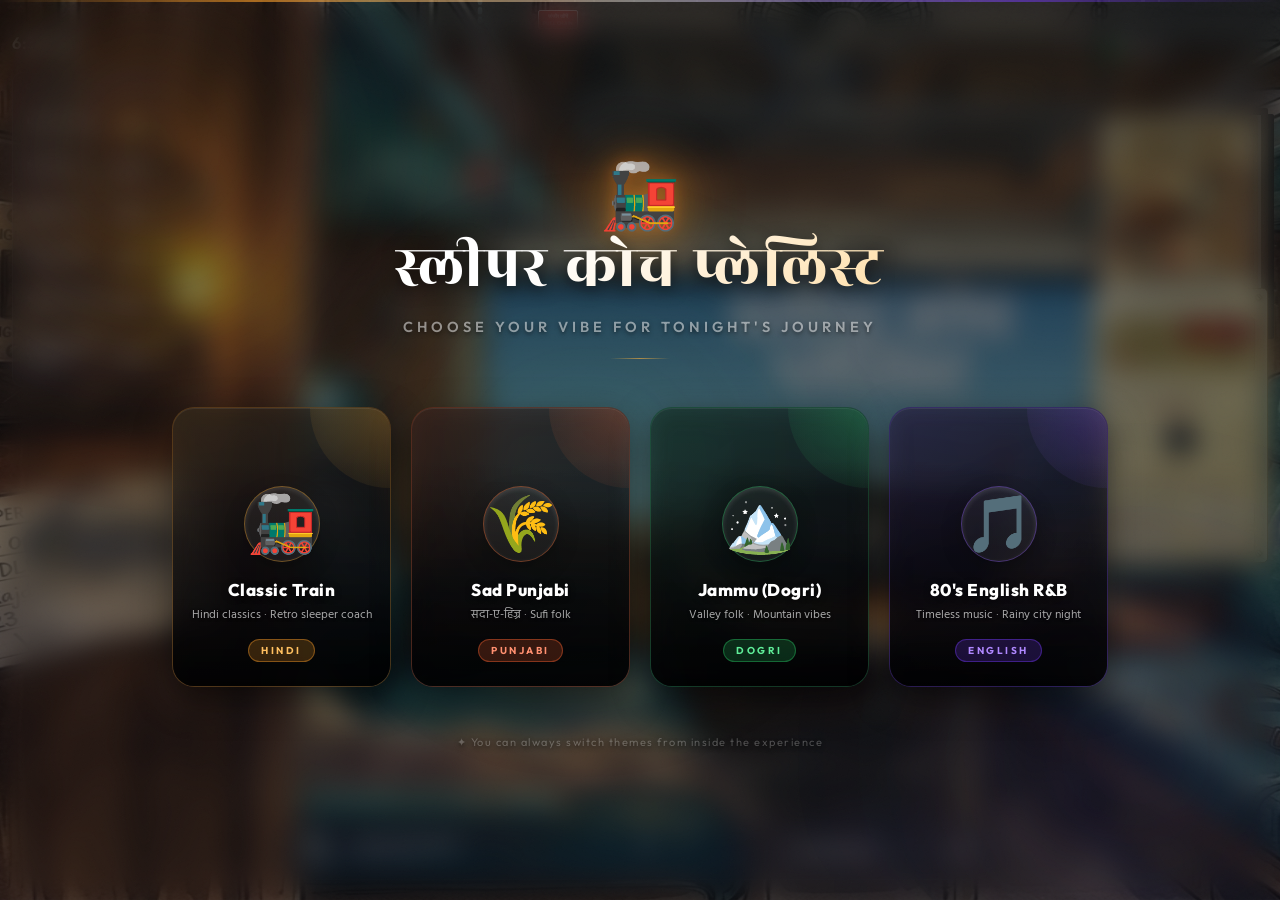
==== releases/v3.0-mobile-interactive/index.html @ 8b94be47 "chore: organize code versions into releases/ subfolders" ====
<!DOCTYPE html>
<html lang="en">
<head>
  <meta charset="UTF-8">
  <meta name="viewport" content="width=device-width, initial-scale=1.0">
  <link rel="icon" type="image/svg+xml" href="/favicon-train.svg">
  <link rel="alternate icon" href="/favicon-train.svg">
  <title>Sleeper Coach Playlist</title>
  <!-- Google Fonts -->
  <link rel="preconnect" href="https://fonts.googleapis.com">
  <link rel="preconnect" href="https://fonts.gstatic.com" crossorigin>
  <link href="https://fonts.googleapis.com/css2?family=Hind:wght@500;700&family=Outfit:wght@300;400;500;700;900&family=Rozha+One&family=VT323&display=swap" rel="stylesheet">
  <link rel="stylesheet" href="/style.css?v=2.5">
</head>
<body class="theme-day route-hindi">

  <!-- ✦ Theme Selector Splash (shown on first visit via sessionStorage) -->
  <div class="theme-splash-overlay" id="themeSplashOverlay">
    <!-- Ambient orbs for depth -->
    <div class="splash-orb splash-orb-gold"></div>
    <div class="splash-orb splash-orb-purple"></div>
    <div class="splash-orb splash-orb-green"></div>
    <div class="theme-splash-inner">

      <div class="theme-splash-header">
        <div class="theme-splash-logo">🚂</div>
        <h1 class="theme-splash-title">स्लीपर कोच प्लेलिस्ट</h1>
        <p class="theme-splash-subtitle">Choose your vibe for tonight's journey</p>
      </div>

      <div class="theme-splash-grid">

        <!-- Classic Train -->
        <button class="theme-splash-card theme-splash-train" id="splashPickTrain" data-href="/">
          <div class="theme-splash-card-bg"></div>
          <div class="theme-splash-card-stripe"></div>
          <div class="theme-splash-card-content">
            <div class="theme-splash-card-emoji">🚂</div>
            <div class="theme-splash-card-name">Classic Train</div>
            <div class="theme-splash-card-sub">Hindi classics · Retro sleeper coach</div>
            <div class="theme-splash-card-tag">HINDI</div>
          </div>
        </button>

        <!-- Sad Punjabi -->
        <button class="theme-splash-card theme-splash-punjab" id="splashPickPunjab" data-href="/punjab">
          <div class="theme-splash-card-bg"></div>
          <div class="theme-splash-card-stripe"></div>
          <div class="theme-splash-card-content">
            <div class="theme-splash-card-emoji">🌾</div>
            <div class="theme-splash-card-name">Sad Punjabi</div>
            <div class="theme-splash-card-sub">सदा-ए-हिज्र · Sufi folk</div>
            <div class="theme-splash-card-tag">PUNJABI</div>
          </div>
        </button>

        <!-- Jammu Dogri -->
        <button class="theme-splash-card theme-splash-jammu" id="splashPickJammu" data-href="/jammu">
          <div class="theme-splash-card-bg"></div>
          <div class="theme-splash-card-stripe"></div>
          <div class="theme-splash-card-content">
            <div class="theme-splash-card-emoji">🏔️</div>
            <div class="theme-splash-card-name">Jammu (Dogri)</div>
            <div class="theme-splash-card-sub">Valley folk · Mountain vibes</div>
            <div class="theme-splash-card-tag">DOGRI</div>
          </div>
        </button>

        <!-- 80's English R&B -->
        <button class="theme-splash-card theme-splash-english" id="splashPickEnglish" data-href="/english">
          <div class="theme-splash-card-bg"></div>
          <div class="theme-splash-card-stripe"></div>
          <div class="theme-splash-card-content">
            <div class="theme-splash-card-emoji">🎵</div>
            <div class="theme-splash-card-name">80's English R&B</div>
            <div class="theme-splash-card-sub">Timeless music · Rainy city night</div>
            <div class="theme-splash-card-tag">ENGLISH</div>
          </div>
        </button>

      </div>

      <p class="theme-splash-footnote">✦ You can always switch themes from inside the experience</p>
    </div>
  </div>

  <!-- Mobile Portrait Rotation Prompt Overlay -->
  <div class="orientation-overlay" id="orientationOverlay">
    <div class="rotation-icon-wrapper">
      <svg class="rotate-phone-svg" viewBox="0 0 100 100">
        <path d="M30 15 H70 V85 H30 Z" fill="none" stroke="#e2b865" stroke-width="3" stroke-linejoin="round" />
        <circle cx="50" cy="78" r="3" fill="#e2b865" />
        <path d="M50 10 A 35 35 0 0 1 85 45" fill="none" stroke="#e2b865" stroke-width="3" stroke-linecap="round" marker-end="url(#arrow)" />
        <defs>
          <marker id="arrow" viewBox="0 0 10 10" refX="5" refY="5" markerWidth="6" markerHeight="6" orient="auto-start-reverse">
            <path d="M 0 0 L 10 5 L 0 10 z" fill="#e2b865" />
          </marker>
        </defs>
      </svg>
    </div>
    <h2>ROTATE DEVICE / फोन घुमाएं</h2>
    <p>Please rotate your phone to landscape mode for the immersive window seat experience.</p>
    <p class="hindi-p">केबिन के बेहतर और वास्तविक अनुभव के लिए कृपया अपने फोन को घुमाएं (लैंडस्केप मोड)।</p>
    <p class="pc-best-tag" style="margin-top: 24px; font-size: 11px; font-weight: 500; opacity: 0.65; letter-spacing: 0.5px;">💻 BEST EXPERIENCED ON LAPTOP/PC // लैपटॉप या कंप्यूटर पर सर्वोत्तम अनुभव</p>
  </div>
  <!-- Immersive Fullscreen Cabin Viewport -->
  <div class="train-compartment light-on" id="compartment">
    
    <div class="compartment-visuals" id="compartmentVisuals">
      <!-- Ambient mood lighting layers -->
      <div class="ambient-overlay" id="ambientOverlay"></div>
      <div class="spotlight-overlay" id="spotlightOverlay"></div>
      
      <div class="dust-container" id="dustContainer"></div>

      <!-- 1. Window Viewport (Moving scenery & sliding shutters - sits behind the canvas) -->
      <div class="window-viewport" id="windowViewport">
        <!-- Sky & Stars -->
        <div class="scenery-sky" id="scenerySky">
          <div class="sun-moon" id="sunMoon"></div>
          <div class="cloud-layer" id="cloudLayer">
            <div class="cloud c1"></div>
            <div class="cloud c2"></div>
          </div>
          <div class="stars-layer" id="starsLayer"></div>
        </div>



        <!-- Title floating in the sky (framed cleanly by the window window) -->
        <div class="window-sky-title" id="windowSkyTitle">
          <div class="line1">स्लीपर कोच</div>
          <div class="line2">प्लेलिस्ट</div>
        </div>

        <!-- Parallax Layers -->
        <div class="scenery-layer layer-mountains" id="layerMountains"></div>
        <div class="scenery-layer layer-landscape" id="layerLandscape"></div>
        
        <!-- Telegraph wires -->
        <div class="scenery-layer layer-telegraph" id="layerTelegraph">
          <div class="wire-container">
            <svg class="wire-svg" viewBox="0 0 1200 300" preserveAspectRatio="none">
              <path d="M-100,80 Q200,160 500,80 T1100,80 T1700,80" fill="none" stroke="#111" stroke-width="1.2" class="train-wire" />
              <path d="M-100,95 Q200,175 500,95 T1100,95 T1700,95" fill="none" stroke="#111" stroke-width="0.8" class="train-wire" />
            </svg>
          </div>
          <div class="pole p1"><div class="crossbar"></div></div>
          <div class="pole p2"><div class="crossbar"></div></div>
          <div class="pole p3"><div class="crossbar"></div></div>
        </div>

        <div class="scenery-layer layer-foreground" id="layerForeground"></div>
        <div class="weather-overlay" id="weatherOverlay"></div>

        <!-- Shutters -->
        <!-- Glass Shutter -->
        <div class="shutter glass-shutter" id="shutterGlass">
          <div class="glass-glare"></div>
          <div class="shutter-handle glass-handle">
            <div class="handle-grip"></div>
            <div class="handle-latches"><span></span><span></span></div>
          </div>
        </div>

        <!-- Louver Shutter -->
        <div class="shutter metal-shutter" id="shutterMetal">
          <div class="shutter-handle metal-handle">
            <div class="handle-grip"></div>
            <div class="handle-latches"><span></span><span></span></div>
          </div>
        </div>
      </div>

      <!-- 2. Fullscreen Chroma-Key Extracted Cabin Overlay Canvas -->
      <canvas id="cabinCanvas" class="cabin-canvas"></canvas>

      <!-- Real-time digital clock and online count floating on the wall -->
      <div class="sky-clock" id="skyClock">9:28 am</div>
      <div class="sky-online-counter" id="skyOnlineCounter">
        <span class="pulsing-green-dot"></span>
        <span><strong id="onlineCountNumber">30</strong> online</span>
      </div>

      <!-- Hidden YT Player Container for API Engine -->
      <div id="ytAudioPlayer" style="position: absolute; width: 200px; height: 200px; left: -9999px; top: -9999px; pointer-events: none;"></div>

      <!-- Spinning Cabin Fan Blades -->
      <div class="fan-blades-overlay" id="fanBlades">
        <div class="blade b1"></div>
        <div class="blade b2"></div>
        <div class="blade b3"></div>
        <div class="fan-hub"></div>
      </div>

      <!-- Emergency Pull Chain -->
      <div class="emergency-chain-box" id="emergencyChain">
        <div class="chain-notice">
          <span>जंजीर खींचें</span>
          <span style="font-size: 5px; opacity: 0.85;">PULL CHAIN</span>
        </div>
        <div class="chain-pull-mechanism" id="chainPull">
          <svg class="chain-wire-svg" viewBox="0 0 20 200">
            <line x1="10" y1="0" x2="10" y2="130" class="chain-line" />
            <circle cx="10" cy="130" r="10" class="chain-handle-ring" />
          </svg>
        </div>
      </div>

      <!-- Illustrated BPL Stereo Deck Hotspot (Clicking it focuses the Spotify playlist menu!) -->
      <div class="bpl-tape-deck-hitbox" id="bplTapeDeck" title="Click to Select Playlist"></div>

      <!-- Cutting Chai Glass Hotspot -->
      <div class="prop-chai-hotspot" id="chaiGlass" title="Drink Hot Ginger Chai">
        <div class="tea-steam">
          <span></span><span></span><span></span>
        </div>
      </div>

      <!-- DESKTOP ONLY: Change Vibe widget (hidden on mobile via CSS) -->
      <div class="theme-explorer-widget theme-explorer-widget-desktop" id="themeExplorerDesktop">
        <button class="theme-explorer-trigger" id="themeExplorerTriggerDesktop" title="Explore other vibes">
          <span class="theme-explorer-icon">🎭</span>
          <span class="theme-explorer-label">Change Vibe</span>
          <span class="theme-explorer-arrow">›</span>
        </button>
        <div class="theme-explorer-panel" id="themeExplorerPanelDesktop">
          <div class="theme-explorer-header">
            <span>✦ Other Vibes</span>
            <button class="theme-explorer-close" id="themeExplorerCloseDesktop">×</button>
          </div>
          <a href="/punjab" class="theme-card theme-card-punjab">
            <div class="theme-card-glow"></div>
            <div class="theme-card-icon">🌾</div>
            <div class="theme-card-info">
              <div class="theme-card-name">SAD PUNJABI</div>
              <div class="theme-card-desc">सदा-ए-हिज्र · Sufi folk classics</div>
            </div>
            <div class="theme-card-arrow">→</div>
          </a>
          <a href="/jammu" class="theme-card theme-card-jammu">
            <div class="theme-card-glow"></div>
            <div class="theme-card-icon">🏔️</div>
            <div class="theme-card-info">
              <div class="theme-card-name">JAMMU (DOGRI)</div>
              <div class="theme-card-desc">Valley folk · Mountain vibes</div>
            </div>
            <div class="theme-card-arrow">→</div>
          </a>
          <a href="/english" class="theme-card theme-card-english">
            <div class="theme-card-glow"></div>
            <div class="theme-card-icon">🎵</div>
            <div class="theme-card-info">
              <div class="theme-card-name">80's ENGLISH R&B</div>
              <div class="theme-card-desc">Timeless music · Rainy city night</div>
            </div>
            <div class="theme-card-arrow">→</div>
          </a>
        </div>
      </div>

    </div>

    <!-- Panel Section (Stack scrollably on mobile portrait) -->
    <div class="compartment-panels active-tab-console" id="compartmentPanels">
      <!-- Mobile Tabs Navigation -->
      <div class="mobile-tabs-nav" id="mobileTabsNav">
        <button class="tab-nav-btn active" data-tab="console">🎛️ Console</button>
        <button class="tab-nav-btn" data-tab="schedule">📋 Schedule</button>
        <button class="tab-nav-btn" data-tab="ticket">🎟️ Ticket</button>
      </div>

      <!-- MOBILE ONLY: Change Vibe widget (hidden on desktop via CSS) -->
      <div class="theme-explorer-widget theme-explorer-widget-mobile" id="themeExplorer">
        <button class="theme-explorer-trigger" id="themeExplorerTrigger" title="Explore other vibes">
          <span class="theme-explorer-icon">🎭</span>
          <span class="theme-explorer-label">Change Vibe</span>
          <span class="theme-explorer-arrow">›</span>
        </button>
        <div class="theme-explorer-panel" id="themeExplorerPanel">
          <div class="theme-explorer-header">
            <span>✦ Other Vibes</span>
            <button class="theme-explorer-close" id="themeExplorerClose">×</button>
          </div>
          <a href="/punjab" class="theme-card theme-card-punjab">
            <div class="theme-card-glow"></div>
            <div class="theme-card-icon">🌾</div>
            <div class="theme-card-info">
              <div class="theme-card-name">SAD PUNJABI</div>
              <div class="theme-card-desc">सदा-ए-हिज्र · Sufi folk classics</div>
            </div>
            <div class="theme-card-arrow">→</div>
          </a>
          <a href="/jammu" class="theme-card theme-card-jammu">
            <div class="theme-card-glow"></div>
            <div class="theme-card-icon">🏔️</div>
            <div class="theme-card-info">
              <div class="theme-card-name">JAMMU (DOGRI)</div>
              <div class="theme-card-desc">Valley folk · Mountain vibes</div>
            </div>
            <div class="theme-card-arrow">→</div>
          </a>
          <a href="/english" class="theme-card theme-card-english">
            <div class="theme-card-glow"></div>
            <div class="theme-card-icon">🎵</div>
            <div class="theme-card-info">
              <div class="theme-card-name">80's ENGLISH R&B</div>
              <div class="theme-card-desc">Timeless music · Rainy city night</div>
            </div>
            <div class="theme-card-arrow">→</div>
          </a>
        </div>
      </div>
      <!-- Clamped Railway Ticket -->
      <div class="clamped-ticket-hotspot" id="clampedTicket" title="Read Ticket Details">
        <!-- Zoom view triggered on click -->
        <div class="ticket-zoom-card" id="ticketZoomCard">
          <div class="ticket-header-logo">भारतीय रेल / INDIAN RAILWAYS</div>
          <div class="ticket-grid">
            <div class="t-cell"><small>PASSENGER</small><strong>VS</strong></div>
            <div class="t-cell"><small>CLASS</small><strong>SLEEPER (SL)</strong></div>
            <div class="t-cell"><small>TRAIN</small><strong>12301 RAJDHANI EXP</strong></div>
            <div class="t-cell"><small>BERTH</small><strong>S6 / 23 (WINDOW)</strong></div>
            <div class="t-cell"><small>FROM</small><strong>NEW DELHI (NDLS)</strong></div>
            <div class="t-cell"><small>TO</small><strong>HOWRAH JN (HWH)</strong></div>
            <div class="t-cell"><small>DATE</small><strong>14 OCT 1995</strong></div>
            <div class="t-cell"><small>FARE</small><strong>Rs. 320/- ONLY</strong></div>
          </div>
          <div class="ticket-barcode">||||| | || |||| | ||| ||</div>
          <span class="click-to-close">CLICK TICKET TO CLOSE</span>
        </div>
      </div>

      <!-- Vintage Framed Poster -->
      <div class="vintage-frame" id="vintagePoster">
        <div class="frame-glass">
          <img src="retro_poster.jpg" alt="Vintage Poster" class="framed-poster">
        </div>
      </div>

      <!-- Glassmorphic Control Panel (Cabin Toggles) -->
      <div class="glass-control-panel" id="switchboardPanel">
        <div class="panel-header">CABIN CONSOLE / केबिन कंसोल</div>
        
        <div class="glass-switch-item" id="btnCabinLight" title="Toggle Cabin Light">
          <div class="switch-main">
            <div class="switch-meta">
              <span class="switch-title">LIGHT / रोशनी</span>
              <span class="switch-desc">Warm night lamp glare</span>
            </div>
            <div class="glass-toggle" id="lightToggleIndicator">
              <div class="toggle-nob"></div>
            </div>
          </div>
        </div>

        <div class="glass-switch-item" id="btnFan" title="Toggle Ceiling Fan">
          <div class="switch-main">
            <div class="switch-meta">
              <span class="switch-title">FAN / पंखा</span>
              <span class="switch-desc">Circulate vintage ceiling blower</span>
            </div>
            <div class="glass-toggle" id="fanToggleIndicator">
              <div class="toggle-nob"></div>
            </div>
          </div>
        </div>

        <div class="glass-switch-item" id="btnWind" title="Toggle Cozy Wind Draft">
          <div class="switch-main">
            <div class="switch-meta">
              <span class="switch-title">WIND / हवा</span>
              <span class="switch-desc">Whistling draft static</span>
            </div>
            <div class="glass-toggle" id="windToggleIndicator">
              <div class="toggle-nob"></div>
            </div>
          </div>
        </div>

        <div class="glass-switch-item" id="btnRain" title="Toggle Monsoon Rain">
          <div class="switch-main">
            <div class="switch-meta">
              <span class="switch-title">RAIN / बारिश</span>
              <span class="switch-desc">Monsoon raindrops on window</span>
            </div>
            <div class="glass-toggle" id="rainToggleIndicator">
              <div class="toggle-nob"></div>
            </div>
          </div>
        </div>

        <div class="glass-switch-item" id="btnShutter" title="Toggle Window Shutter">
          <div class="switch-main">
            <div class="switch-meta">
              <span class="switch-title">SHUTTER / शटर</span>
              <span class="switch-desc">Slide window louvers down</span>
            </div>
            <div class="glass-toggle" id="shutterToggleIndicator">
              <div class="toggle-nob"></div>
            </div>
          </div>
        </div>

        <div class="glass-switch-item" id="btnFullscreen" title="Toggle Full Screen Mode">
          <div class="switch-main">
            <div class="switch-meta">
              <span class="switch-title">FULL SCREEN / पूर्ण स्क्रीन</span>
              <span class="switch-desc">Maximize cabin window</span>
            </div>
            <div class="glass-toggle" id="fullscreenToggleIndicator">
              <div class="toggle-nob"></div>
            </div>
          </div>
        </div>
      </div>

      <!-- Coach Plaque -->
      <div class="time-of-day-card" id="timeOfDayCard">
        <div class="screw-head top-left"></div>
        <div class="screw-head top-right"></div>
        <div class="screw-head bottom-left"></div>
        <div class="screw-head bottom-right"></div>
        
        <label class="control-label">COACH SCHEDULE / समय सारणी</label>
        <div class="time-selector">
          <button class="time-btn" data-time="morning">🌅 MORNING</button>
          <button class="time-btn active" data-time="day">🌞 DAY</button>
          <button class="time-btn" data-time="sunset">🌇 SUNSET</button>
          <button class="time-btn" data-time="night">🌙 NIGHT</button>
        </div>

        <div id="trainTypeSection">
          <hr class="card-section-divider">
          <label class="control-label">TRAIN TYPE / रेलगाड़ी प्रकार</label>
          <div class="train-selector-container">
            <!-- Skeuomorphic train selector dial -->
            <div class="train-rotary-dial" id="trainDial" title="Click Train Type to Switch">
              <div class="dial-notch"></div>
            </div>
            <div class="train-labels-grid">
              <span class="train-label active" data-type="rajdhani" style="top: 0px; left: 50%; transform: translateX(-50%);">RAJDHANI</span>
              <span class="train-label" data-type="passenger" style="top: 30px; right: 2px;">LOCAL</span>
              <span class="train-label" data-type="steam" style="bottom: 0px; left: 50%; transform: translateX(-50%);">STEAM</span>
              <span class="train-label" data-type="goods" style="top: 30px; left: 2px;">FREIGHT</span>
            </div>
          </div>
          <hr class="card-section-divider">
        </div>

        <label class="control-label">SOUND BOARD / ध्वनि पट्टिका</label>
        <div class="sound-board-triggers">
          <button class="trigger-btn" id="btnMuteAmbience" title="Mute/Unmute Ambient Train Noise">🔇 AMBIENCE</button>
          <button class="trigger-btn" id="btnHorn">📢 HORN</button>
          <button class="trigger-btn" id="btnChai">☕ TEA CALLS</button>
          <button class="trigger-btn" id="btnAnnounce">🔔 ANNOUNCE</button>
        </div>
      </div>
    </div>

    <!-- ==========================================================================
         SPOTIFY-STYLE GLASSMORPHIC MUSIC PLAYER BAR (Floats elegantly at bottom)
         ========================================================================== -->
    <div class="spotify-glass-player" id="spotifyPlayer">
      
      <div class="player-left-col">
        <div class="album-art-container">
          <div class="album-art" id="playerAlbumArt"><img src="https://i.ytimg.com/vi/iSUK1QoK9-E/hqdefault.jpg" alt="Art" style="width: 100%; height: 100%; object-fit: cover;"></div>
        </div>
        <div class="song-meta">
          <span class="song-title" id="playerSongTitle">Pehla Nasha</span>
          <span class="song-artist" id="playerSongArtist">Sleeper Class FM</span>
        </div>
      </div>
      
      <div class="player-center-col">
        <div class="player-controls">
          <button class="control-btn-icon" id="btnPrev" title="Previous Tape">
            <svg viewBox="0 0 24 24" fill="currentColor" style="width: 1.1em; height: 1.1em; vertical-align: middle;"><path d="M6 6h2v12H6zm3.5 6l8.5 6V6z"/></svg>
          </button>
          <button class="control-btn-icon main-play" id="btnPlayPause" title="Play">
            <svg viewBox="0 0 24 24" fill="currentColor" style="width: 1.1em; height: 1.1em; vertical-align: middle;"><path d="M8 5v14l11-7z"/></svg>
          </button>
          <button class="control-btn-icon" id="btnNext" title="Next Tape">
            <svg viewBox="0 0 24 24" fill="currentColor" style="width: 1.1em; height: 1.1em; vertical-align: middle;"><path d="M6 18l8.5-6L6 6zm9-12v12h2V6z"/></svg>
          </button>
        </div>
        <div class="progress-container">
          <span class="time-elapsed" id="timeElapsed">0:00</span>
          <div class="progress-bar-bg" id="progressBarBg">
            <div class="progress-bar-fill" id="progressBarFill"></div>
          </div>
          <span class="time-total" id="timeTotal">--:--</span>
        </div>
      </div>
      
      <div class="player-right-col">
        <button class="playlist-pill-btn" id="btnPlaylistSelect">
          <svg viewBox="0 0 24 24" fill="currentColor" style="width: 1.1em; height: 1.1em; margin-right: 6px; vertical-align: middle;"><path d="M12 3v10.55c-.59-.34-1.27-.55-2-.55-2.21 0-4 1.79-4 4s1.79 4 4 4 4-1.79 4-4V7h4V3h-6z"/></svg> SELECT TAPE
        </button>
        
        <div class="volume-slider-container">
          <span class="vol-icon" id="volIcon">
            <svg viewBox="0 0 24 24" fill="currentColor" style="width: 1.2em; height: 1.2em; vertical-align: middle;"><path d="M3 9v6h4l5 5V4L7 9H3zm13.5 3c0-1.77-1.02-3.29-2.5-4.03v8.05c1.48-.73 2.5-2.25 2.5-4.02zM14 3.23v2.06c2.89.86 5 3.54 5 6.71s-2.11 5.85-5 6.71v2.06c4.01-.91 7-4.49 7-8.77s-2.99-7.86-7-8.77z"/></svg>
          </span>
          <input type="range" id="spotifyVolumeSlider" min="0" max="100" value="80" class="vol-range">
        </div>
      </div>

      <!-- Glassmorphic playlist dropdown menu -->
      <div class="glass-playlist-menu" id="playlistMenu">
        <!-- Scrollable dynamic playlist list -->
        <div id="dynamicMenuItems" style="display: flex; flex-direction: column; max-height: 380px; overflow-y: auto; scrollbar-width: thin;"></div>
        
        <div class="menu-item" id="menuItemCustom" data-id="custom_stream" data-youtube="custom" style="border-top: 1px solid rgba(255,255,255,0.15);">
          <span class="item-color-dot" style="background: #2c3e50;"></span>
          <span class="item-title">Custom YouTube Link...</span>
        </div>
        
        <!-- Custom YouTube loading form embedded inside dropdown -->
        <div class="custom-tape-form" id="customTapeForm" style="display: none; padding: 8px 12px; border-top: 1px solid rgba(255,255,255,0.1);">
          <input type="text" id="ytUrlInput" placeholder="Paste YouTube link / ID..." class="custom-yt-input" style="width: 100%; margin-bottom: 6px; box-sizing: border-box;">
          <button class="mixtape-btn" id="btnLoadCustomTape" style="width: 100%; box-sizing: border-box;">LOAD TAPE</button>
        </div>
      </div>

    </div>

  </div>

  <script src="/app.js?v=1.77"></script>
</body>
</html>
---- style.css ----
/* ==========================================================================
   SLEEPER CLASS - HAND-DRAWN IMMERSIVE INTEGRATED ART SYSTEM
   ========================================================================== */

:root {
  --font-ui: 'Outfit', sans-serif;
  --font-digital: 'VT323', monospace;
  --font-hindi: 'Rozha One', serif;
  
  /* Cel-Shaded Style Tokens */
  --accent-gold: #f39c12;
  
  --border-thick: 3.5px solid #111;
  --shadow-flat: 6px 6px 0px #000;
  --shadow-flat-small: 3px 3px 0px #000;
  
  /* Dynamic values mapped by JS */
  --train-speed-factor: 1;
  --needle-l-rot: -45deg;
  --needle-r-rot: -45deg;
}

* {
  box-sizing: border-box;
  margin: 0;
  padding: 0;
  user-select: none;
}

html, body {
  position: fixed;
  overflow: hidden;
  height: 100%;
  width: 100%;
  margin: 0;
  padding: 0;
  overscroll-behavior: none;
}

body {
  font-family: var(--font-ui);
  background-color: #0c0f12;
  color: #cbd5e1;
}

/* Fullscreen Compartment Wrapper */
.train-compartment {
  position: relative;
  width: 100vw;
  height: 100vh;
  background-color: #0c1216;
  overflow: hidden;
}

/* Desktop default wrappers */
.compartment-visuals {
  position: absolute;
  top: 0;
  left: 0;
  width: 100%;
  height: 100%;
}
.compartment-panels {
  position: absolute;
  top: 0;
  left: 0;
  width: 100%;
  height: 100%;
  pointer-events: none;
}
.compartment-panels > * {
  pointer-events: auto; /* restore clicks for child panels */
}

/* Fullscreen Canvas overlay */
.cabin-canvas {
  position: absolute;
  top: 0;
  left: 0;
  width: 100%;
  height: 100%;
  object-fit: cover;
  z-index: 10;
  pointer-events: none; 
}

/* Window viewport sits behind the canvas cutout */
.window-viewport {
  position: absolute;
  background: #010204;
  overflow: hidden;
  z-index: 1;
  touch-action: none;
  user-select: none;
}

/* Ambient mood lighting overlays */
.ambient-overlay {
  position: absolute;
  top: 0;
  left: 0;
  width: 100%;
  height: 100%;
  pointer-events: none;
  z-index: 40;
  transition: background 2s cubic-bezier(0.25, 0.8, 0.25, 1);
}

.theme-morning .ambient-overlay { background: rgba(255, 235, 180, 0.08); mix-blend-mode: color-burn; }
.theme-day .ambient-overlay { background: rgba(0, 0, 0, 0); }
.theme-sunset .ambient-overlay { background: rgba(243, 104, 33, 0.14); mix-blend-mode: color-burn; }
.theme-night .ambient-overlay { background: rgba(4, 7, 18, 0.75); mix-blend-mode: multiply; }

.spotlight-overlay {
  position: absolute;
  top: 0;
  left: 0;
  width: 100%;
  height: 100%;
  pointer-events: none;
  z-index: 41;
  opacity: 0;
  transition: opacity 0.8s ease;
}
.light-on.theme-night .spotlight-overlay {
  opacity: 1;
  background: radial-gradient(circle at 10% 12%, rgba(255, 215, 120, 0.42) 0%, rgba(255, 160, 60, 0.12) 40%, rgba(0,0,0,0) 75%);
}

.dust-container { position: absolute; top:0; left:0; width:100%; height:100%; pointer-events:none; z-index:42; opacity:0; }
.light-on .dust-container { opacity: 0.25; }
.dust-particle { position: absolute; width: 2px; height: 2px; background: #fff; border-radius: 50%; animation: floatDust 12s linear infinite; }
@keyframes floatDust {
  0% { transform: translateY(105vh) translateX(0) scale(0.5); opacity: 0; }
  50% { opacity: 0.8; }
  100% { transform: translateY(-5vh) translateX(60px) scale(1.2); opacity: 0; }
}

/* ==========================================================================
   SCENERY & WEATHER LAYERS (Inside the Window)
   ========================================================================== */
.scenery-sky { position: absolute; top: 0; left: 0; width: 100%; height: 75%; transition: background 2s; z-index: 1; }
.theme-morning .scenery-sky { background: linear-gradient(to bottom, #2b4f76, #5d8aa8, #dcb3a6, #fce5cd); }
.theme-day .scenery-sky { background: linear-gradient(to bottom, #1d3c65, #427ca3, #a2d6db, #f7f9f5); }
.theme-sunset .scenery-sky { background: linear-gradient(to bottom, #a30e0e, #c0392b, #d35400, #f39c12); }
.theme-night .scenery-sky { background: linear-gradient(to bottom, #010204, #0b111e, #131d33); }

.sun-moon { width: 48px; height: 48px; border-radius: 50%; position: absolute; transition: all 2s; }
.theme-morning .sun-moon { background: #ffe3a8; top: 32%; right: 18%; box-shadow: 0 0 35px rgba(255, 227, 168, 0.75); }
.theme-day .sun-moon { background: #fff6d1; top: 12%; right: 15%; box-shadow: 0 0 30px rgba(255, 246, 209, 0.8); }
.theme-sunset .sun-moon { background: #e67e22; top: 38%; right: 20%; box-shadow: 0 0 45px rgba(230, 126, 34, 0.9); }
.theme-night .sun-moon { background: #fdfdfd; top: 15%; right: 18%; box-shadow: 0 0 20px rgba(255, 255, 255, 0.4); }

.cloud-layer { position: absolute; top:0; left:0; width:100%; height:100%; }
.cloud { position: absolute; background: rgba(255, 255, 255, 0.08); border-radius: 100px; }
.cloud.c1 { width: 100px; height: 26px; top: 18%; left: 10%; animation: drift 70s linear infinite; }
.cloud.c2 { width: 150px; height: 32px; top: 10%; left: 60%; animation: drift 95s linear infinite; }
@keyframes drift {
  from { transform: translateX(100vw); }
  to { transform: translateX(-200px); }
}

.stars-layer {
  position: absolute; top: 0; left: 0; width: 100%; height: 100%; opacity: 0; transition: opacity 2s;
  background-image: 
    radial-gradient(1px 1px at 30px 25px, #fff, rgba(0,0,0,0)),
    radial-gradient(1.5px 1.5px at 150px 60px, #fff, rgba(0,0,0,0)),
    radial-gradient(1px 1px at 280px 15px, #fff, rgba(0,0,0,0)),
    radial-gradient(2px 2px at 450px 90px, #fff, rgba(0,0,0,0));
  animation: twinkle 4s infinite ease-in-out;
}
.theme-night .stars-layer { opacity: 0.8; }
@keyframes twinkle {
  0%, 100% { opacity: 0.35; }
  50% { opacity: 0.85; }
}

.scenery-layer { position: absolute; top: 0; left: 0; width: 200%; height: 100%; pointer-events: none; background-size: 50% 100%; background-repeat: repeat-x; }

/* Distant Watercolor Parallax Hills */
.theme-morning .layer-mountains {
  background-image: url("data:image/svg+xml,%3Csvg xmlns='http://www.w3.org/2000/svg' viewBox='0 0 1000 300' preserveAspectRatio='none'%3E%3Cpath d='M0 300 L0 180 Q150 110 320 200 T640 160 T960 210 L1000 200 L1000 300 Z' fill='%232c3e50' opacity='0.5'/%3E%3Cpath d='M0 300 L0 210 Q200 150 400 220 T800 190 T1000 230 L1000 300 Z' fill='%231a252f' opacity='0.8'/%3E%3C/svg%3E");
}
.theme-day .layer-mountains {
  background-image: url("data:image/svg+xml,%3Csvg xmlns='http://www.w3.org/2000/svg' viewBox='0 0 1000 300' preserveAspectRatio='none'%3E%3Cpath d='M0 300 L0 180 Q150 110 320 200 T640 160 T960 210 L1000 200 L1000 300 Z' fill='%233a596e' opacity='0.45'/%3E%3Cpath d='M0 300 L0 210 Q200 150 400 220 T800 190 T1000 230 L1000 300 Z' fill='%232a4454' opacity='0.75'/%3E%3C/svg%3E");
}
.theme-sunset .layer-mountains {
  background-image: url("data:image/svg+xml,%3Csvg xmlns='http://www.w3.org/2000/svg' viewBox='0 0 1000 300' preserveAspectRatio='none'%3E%3Cpath d='M0 300 L0 180 Q150 110 320 200 T640 160 T960 210 L1000 200 L1000 300 Z' fill='%23581f18' opacity='0.5'/%3E%3Cpath d='M0 300 L0 210 Q200 150 400 220 T800 190 T1000 230 L1000 300 Z' fill='%23421510' opacity='0.8'/%3E%3C/svg%3E");
}
.theme-night .layer-mountains {
  background-image: url("data:image/svg+xml,%3Csvg xmlns='http://www.w3.org/2000/svg' viewBox='0 0 1000 300' preserveAspectRatio='none'%3E%3Cpath d='M0 300 L0 180 Q150 110 320 200 T640 160 T960 210 L1000 200 L1000 300 Z' fill='%230b1219' opacity='0.65'/%3E%3Cpath d='M0 300 L0 210 Q200 150 400 220 T800 190 T1000 230 L1000 300 Z' fill='%2305080c' opacity='0.9'/%3E%3C/svg%3E");
}
.layer-mountains {
  z-index: 2; bottom: 0;
}

/* Midground Detailed Indian Village Landscape Silhouettes */
.theme-morning .layer-landscape {
  background-image: url("data:image/svg+xml,%3Csvg xmlns='http://www.w3.org/2000/svg' viewBox='0 0 1000 300' preserveAspectRatio='none'%3E%3Cpath d='M0 300 L0 260 Q120 250 260 265 T500 255 T750 262 T1000 258 L1000 300 Z' fill='%231e2d2b'/%3E%3Cpath d='M100,260 Q95,210 80,160 L84,160 Q99,210 104,260 Z' fill='%23131e1c'/%3E%3Cpath d='M82,160 Q70,140 50,155 Q68,162 82,160 M82,160 Q75,130 85,125 Q88,145 82,160 M82,160 Q95,130 105,135 Q95,150 82,160 M82,160 Q100,150 115,165 Q98,165 82,160' fill='%23131e1c'/%3E%3Crect x='340' y='238' width='45' height='26' fill='%23261a15' stroke='%23131e1c' stroke-width='1.5'/%3E%3Cpolygon points='330,238 362,212 395,238' fill='%235c3420' stroke='%23131e1c' stroke-width='1.5'/%3E%3Crect x='360' y='246' width='9' height='18' fill='%23000'/%3E%3Ccircle cx='348' cy='246' r='3.5' fill='%23f1c40f'/%3E%3Cpath d='M620,262 L620,205 Q635,175 640,135 L642,135 Q647,175 662,205 L662,262 Z' fill='%23131e1c'/%3E%3Cpolygon points='641,135 656,141 641,148' fill='%23d35400'/%3E%3Ccircle cx='850' cy='250' r='18' fill='%23131e1c'/%3E%3Crect x='847' y='250' width='6' height='40' fill='%23131e1c'/%3E%3C/svg%3E");
}
.theme-day .layer-landscape {
  background-image: url("data:image/svg+xml,%3Csvg xmlns='http://www.w3.org/2000/svg' viewBox='0 0 1000 300' preserveAspectRatio='none'%3E%3Cpath d='M0 300 L0 260 Q120 250 260 265 T500 255 T750 262 T1000 258 L1000 300 Z' fill='%231b2e27'/%3E%3Cpath d='M100,260 Q95,210 80,160 L84,160 Q99,210 104,260 Z' fill='%2312211c'/%3E%3Cpath d='M82,160 Q70,140 50,155 Q68,162 82,160 M82,160 Q75,130 85,125 Q88,145 82,160 M82,160 Q95,130 105,135 Q95,150 82,160 M82,160 Q100,150 115,165 Q98,165 82,160' fill='%2312211c'/%3E%3Crect x='340' y='238' width='45' height='26' fill='%232a1e16' stroke='%2312211c' stroke-width='1.5'/%3E%3Cpolygon points='330,238 362,212 395,238' fill='%23663a23' stroke='%2312211c' stroke-width='1.5'/%3E%3Crect x='360' y='246' width='9' height='18' fill='%23000'/%3E%3Ccircle cx='348' cy='246' r='3.5' fill='%23e67e22'/%3E%3Cpath d='M620,262 L620,205 Q635,175 640,135 L642,135 Q647,175 662,205 L662,262 Z' fill='%2312211c'/%3E%3Cpolygon points='641,135 656,141 641,148' fill='%23d35400'/%3E%3Ccircle cx='850' cy='250' r='18' fill='%2312211c'/%3E%3Crect x='847' y='250' width='6' height='40' fill='%2312211c'/%3E%3C/svg%3E");
}
.theme-sunset .layer-landscape {
  background-image: url("data:image/svg+xml,%3Csvg xmlns='http://www.w3.org/2000/svg' viewBox='0 0 1000 300' preserveAspectRatio='none'%3E%3Cpath d='M0 300 L0 260 Q120 250 260 265 T500 255 T750 262 T1000 258 L1000 300 Z' fill='%232b120d'/%3E%3Cpath d='M100,260 Q95,210 80,160 L84,160 Q99,210 104,260 Z' fill='%231c0a07'/%3E%3Cpath d='M82,160 Q70,140 50,155 Q68,162 82,160 M82,160 Q75,130 85,125 Q88,145 82,160 M82,160 Q95,130 105,135 Q95,150 82,160 M82,160 Q100,150 115,165 Q98,165 82,160' fill='%231c0a07'/%3E%3Crect x='340' y='238' width='45' height='26' fill='%231f0f0a' stroke='%231c0a07' stroke-width='1.5'/%3E%3Cpolygon points='330,238 362,212 395,238' fill='%23472016' stroke='%231c0a07' stroke-width='1.5'/%3E%3Crect x='360' y='246' width='9' height='18' fill='%23000'/%3E%3Ccircle cx='348' cy='246' r='3.5' fill='%23f1c40f'/%3E%3Cpath d='M620,262 L620,205 Q635,175 640,135 L642,135 Q647,175 662,205 L662,262 Z' fill='%231c0a07'/%3E%3Cpolygon points='641,135 656,141 641,148' fill='%23e74c3c'/%3E%3Ccircle cx='850' cy='250' r='18' fill='%231c0a07'/%3E%3Crect x='847' y='250' width='6' height='40' fill='%231c0a07'/%3E%3C/svg%3E");
}
.theme-night .layer-landscape {
  background-image: url("data:image/svg+xml,%3Csvg xmlns='http://www.w3.org/2000/svg' viewBox='0 0 1000 300' preserveAspectRatio='none'%3E%3Cpath d='M0 300 L0 260 Q120 250 260 265 T500 255 T750 262 T1000 258 L1000 300 Z' fill='%2303060a'/%3E%3Cpath d='M100,260 Q95,210 80,160 L84,160 Q99,210 104,260 Z' fill='%23010305'/%3E%3Cpath d='M82,160 Q70,140 50,155 Q68,162 82,160 M82,160 Q75,130 85,125 Q88,145 82,160 M82,160 Q95,130 105,135 Q95,150 82,160 M82,160 Q100,150 115,165 Q98,165 82,160' fill='%23010305'/%3E%3Crect x='340' y='238' width='45' height='26' fill='%23020508' stroke='%23000' stroke-width='1.5'/%3E%3Cpolygon points='330,238 362,212 395,238' fill='%23010305' stroke='%23000' stroke-width='1.5'/%3E%3Crect x='360' y='246' width='9' height='18' fill='%23000'/%3E%3Ccircle cx='348' cy='246' r='3.5' fill='%23f39c12' filter='drop-shadow%280 0 3px %23f1c40f%29'/%3E%3Cpath d='M620,262 L620,205 Q635,175 640,135 L642,135 Q647,175 662,205 L662,262 Z' fill='%23010305'/%3E%3Ccircle cx='850' cy='250' r='18' fill='%23010305'/%3E%3Crect x='847' y='250' width='6' height='40' fill='%23010305'/%3E%3C/svg%3E");
}
.layer-landscape {
  z-index: 3; bottom: 0;
}

.layer-telegraph { z-index: 4; }
.wire-container { position: absolute; top: 15px; left: 0; width: 100%; height: 100px; }
.wire-svg { width: 100%; height: 100%; }
.pole { position: absolute; bottom: 0; width: 6px; height: 160px; background: #030508; border-radius: 4px; }
.pole.p1 { left: 15%; } .pole.p2 { left: 55%; } .pole.p3 { left: 95%; }
.crossbar { position: absolute; top: 25px; left: -15px; width: 36px; height: 5px; background: #111; }

.layer-foreground {
  background-image: url("data:image/svg+xml,%3Csvg xmlns='http://www.w3.org/2000/svg' viewBox='0 0 1000 300' preserveAspectRatio='none'%3E%3Cpath d='M0 300 Q40 280 100 290 T200 285 T400 292 T600 280 T800 295 T1000 288 L1000 300 Z' fill='%2304080a'/%3E%3C/svg%3E");
  z-index: 5; bottom: 0;
}

.weather-overlay {
  position: absolute; top: 0; left: 0; width: 100%; height: 100%; z-index: 7; opacity: 0;
  background-image: 
    linear-gradient(rgba(255, 255, 255, 0.0) 85%, rgba(255, 255, 255, 0.38) 95%, rgba(255,255,255,0) 100%),
    linear-gradient(to right, transparent 50%, rgba(255,255,255,0.18) 51%, transparent 52%);
  background-size: 24px 240px, 80px 100px; pointer-events: none; transition: opacity 1.2s ease;
}
.rain-on .weather-overlay { opacity: 1; animation: dynamicRain 0.22s linear infinite; }
@keyframes dynamicRain {
  0% { background-position: 0px 0px, 0px 0px; }
  100% { background-position: -30px 240px, -45px 100px; }
}

/* Shutters inside Window Viewport */
.shutter { position: absolute; left: 0; width: 100%; height: 100%; z-index: 7; transform: translateY(-76%); border-bottom: var(--border-thick); box-shadow: 0 8px 16px rgba(0,0,0,0.8); overflow: hidden; }
.glass-shutter { background: linear-gradient(to bottom, rgba(132, 219, 254, 0.05), rgba(99, 194, 254, 0.15)); backdrop-filter: blur(0.5px); }
.glass-glare { width: 100%; height: 100%; background: linear-gradient(135deg, rgba(255,255,255,0.15) 0%, rgba(255,255,255,0) 40%, rgba(255,255,255,0.05) 43%, rgba(255,255,255,0) 100%); }
.metal-shutter { background: repeating-linear-gradient(to bottom, #374148 0px, #374148 10px, #1a2024 10px, #1a2024 13px); z-index: 8; }

.shutter-handle {
  position: absolute; bottom: 0; left: 0; width: 100%; height: 26px;
  background: linear-gradient(to bottom, #eae4cf, #bdae8c); border-top: var(--border-thick); border-bottom: none;
  cursor: ns-resize; display: flex; align-items: center; justify-content: center; pointer-events: auto;
  touch-action: none;
  user-select: none;
}
.handle-grip { width: 60px; height: 6px; background: #111; border-radius: 3px; z-index: 2; }
.handle-latches { position: absolute; bottom: 2px; width: 100%; display: flex; justify-content: space-between; padding: 0 10px; box-sizing: border-box; pointer-events: none; }
.handle-latches span { width: 12px; height: 6px; background: #e74c3c; border: 1.5px solid #111; border-radius: 1px; }

/* ==========================================================================
   DYNAMIC INTERACTIVE COMPARTMENT OVERLAYS (Positioned by JS)
   ========================================================================== */

/* Spinning Fan Blades (Centered over illustrated fan) */
.fan-blades-overlay {
  position: absolute;
  z-index: 12;
  transform-origin: center center;
  pointer-events: none;
  filter: blur(var(--fan-blur, 0px)); /* Hardware-accelerated motion blur filter */
  will-change: transform, filter;
  transform: rotateX(41deg) rotate(0deg); /* Tilt in 3D matching the ceiling on page load */
}
.fan-blades-overlay .blade {
  position: absolute;
  top: 50%;
  left: 50%;
  width: 50%;
  height: 24px; /* Substantial, wider lofi blade proportions */
  background: linear-gradient(to right, #455056, #21292d);
  border: 1.5px solid #141a1c;
  /* Classic curved leaf-blade shape tapering at center and widening toward outer edges */
  border-radius: 30% 70% 70% 30% / 50% 50% 50% 50%;
  transform-origin: left center;
  box-shadow: 0 4px 6px rgba(0,0,0,0.3); /* Integrated soft depth drop shadow */
}
.fan-blades-overlay .blade.b1 { transform: translateY(-50%) rotate(0deg); }
.fan-blades-overlay .blade.b2 { transform: translateY(-50%) rotate(120deg); }
.fan-blades-overlay .blade.b3 { transform: translateY(-50%) rotate(240deg); }

.fan-hub {
  position: absolute;
  top: 50%;
  left: 50%;
  transform: translate(-50%, -50%);
  width: 22px;
  height: 22px;
  background: radial-gradient(circle, #8c7e62 0%, #3e3321 100%); /* Old brass/metal rivet center */
  border: 2.5px solid #1a140d;
  border-radius: 50%;
  box-shadow: 0 2px 4px rgba(0,0,0,0.4);
  z-index: 5;
}

/* Emergency Chain Box and visible pull handle */
.emergency-chain-box {
  background: transparent;
  border: none;
  z-index: 14; /* renders above window viewport */
}
.chain-instructions { display: none; } 
.chain-pull-mechanism {
  width: 100%;
  height: 100%;
  cursor: pointer;
  transform-origin: top center;
  transition: transform 0.4s cubic-bezier(0.25, 0.8, 0.25, 1);
}
.chain-pull-mechanism.pulled {
  transform: translateY(22px);
  transition: transform 0.1s ease-out;
}
.chain-wire-svg {
  width: 100%;
  height: 100%;
  opacity: 1;
} 
.chain-line {
  stroke: #7f8c8d;
  stroke-width: 3.5px;
  stroke-linecap: round;
  stroke-dasharray: 2, 5; /* silver chain link pattern */
}
.chain-handle-ring {
  fill: none;
  stroke: #c0392b;
  stroke-width: 5px;
  transition: stroke 0.2s;
}
.chain-handle-ring:hover {
  stroke: #e74c3c;
}
.chain-notice {
  position: absolute;
  top: 10px;
  right: -58px;
  background: #c0392b;
  color: #fff;
  border: 1.5px solid #fff;
  font-family: 'Outfit', sans-serif;
  font-size: calc(6.5px * var(--cabin-scale, 1));
  font-weight: 700;
  line-height: 1.2;
  padding: 2px 4px;
  border-radius: 2px;
  text-align: center;
  box-shadow: 0 2px 6px rgba(0,0,0,0.3);
  display: flex;
  flex-direction: column;
  pointer-events: none;
  z-index: 15;
  text-transform: uppercase;
  white-space: nowrap;
} 

/* Vintage Poster Frame */
.vintage-frame {
  position: absolute;
  border: 5px solid #1c110a;
  background: #111;
  box-shadow: var(--shadow-flat);
  border-radius: 2px;
  z-index: 12;
}
.frame-glass { width: 100%; height: 100%; overflow: hidden; border: 2px solid #000; }
.framed-poster { width: 100%; height: 100%; object-fit: cover; filter: sepia(0.2) contrast(1.1) brightness(0.85); }

/* Newspaper Hotspot overlaying illustrated newspaper */
.prop-newspaper-hotspot {
  position: absolute;
  cursor: pointer;
  z-index: 20;
  border-radius: 4px;
  transition: outline 0.15s;
}
.prop-newspaper-hotspot:hover {
  outline: 2.5px dashed rgba(27, 45, 55, 0.4);
}

/* Chai Glass Hotspot overlaying illustrated cup */
.prop-chai-hotspot {
  position: absolute;
  cursor: pointer;
  z-index: 20;
}
.tea-steam { position: absolute; top: -14px; left: 50%; transform: translateX(-50%); display: flex; gap: 2.5px; }
.tea-steam span { display: block; width: 1.5px; height: 10px; background: rgba(255, 255, 255, 0.45); border-radius: 50%; animation: risingSteam 2s infinite linear; opacity: 0; }
.tea-steam span:nth-child(1) { animation-delay: 0.1s; }
.tea-steam span:nth-child(2) { animation-delay: 0.7s; }
.tea-steam span:nth-child(3) { animation-delay: 1.3s; }

/* Clamped Ticket Hotspot */
.clamped-ticket-hotspot {
  position: absolute;
  cursor: pointer;
  z-index: 20;
  border-radius: 4px;
  transition: outline 0.15s;
}
.clamped-ticket-hotspot:hover {
  outline: 2.5px dashed rgba(27, 45, 55, 0.4);
}

/* Zoomed-in Ticket View overlay */
.ticket-zoom-card {
  position: fixed;
  top: 50%;
  left: 50%;
  transform: translate(-50%, -50%) scale(0.8);
  width: 320px;
  background: #fbf6df;
  border: var(--border-thick);
  border-radius: 8px;
  box-shadow: 0 15px 40px rgba(0,0,0,0.85), var(--shadow-flat);
  padding: 14px;
  opacity: 0;
  pointer-events: none;
  transition: all 0.25s cubic-bezier(0.175, 0.885, 0.32, 1.275);
  z-index: 90;
  color: #111;
}
.clamped-ticket-hotspot.zoomed .ticket-zoom-card {
  opacity: 1;
  pointer-events: auto;
  transform: translate(-50%, -50%) scale(1.0);
}
.ticket-header-logo { font-size: 0.65rem; font-weight: 900; text-align: center; border-bottom: 2.5px dashed #111; padding-bottom: 6px; }
.ticket-grid { display: grid; grid-template-columns: 1fr 1fr; gap: 8px; margin-top: 10px; font-family: monospace; }
.t-cell small { display: block; font-size: 0.55rem; color: #555; font-weight: bold; }
.t-cell strong { font-size: 0.75rem; color: #000; font-weight: 900; }
.ticket-barcode { font-size: 1rem; text-align: center; margin-top: 12px; font-weight: bold; letter-spacing: 2px; }
.click-to-close { display: block; font-size: 0.45rem; text-align: center; margin-top: 10px; color: #888; font-weight: bold; }

/* ==========================================================================
   BPL Stereo-90 Cassette Player (Transparent table hotspot)
   ========================================================================== */
.bpl-tape-deck-hitbox {
  position: absolute;
  z-index: 15;
  background: transparent;
  border: none;
  cursor: pointer;
  transition: outline 0.15s;
}
.bpl-tape-deck-hitbox:hover {
  outline: 2px dashed rgba(255, 255, 255, 0.25);
  border-radius: 6px;
}

/* ==========================================================================
   SPOTIFY-STYLE GLASSMORPHIC MUSIC PLAYER BAR (Floats elegantly at bottom)
   ========================================================================== */
.spotify-glass-player {
  position: fixed;
  bottom: calc(24px * var(--cabin-scale, 1));
  left: 50%;
  transform: translateX(-50%);
  width: 90%;
  max-width: min(95%, calc(860px * var(--cabin-scale, 1)));
  height: calc(72px * var(--cabin-scale, 1));
  background: rgba(15, 23, 42, 0.45);
  backdrop-filter: blur(14px) saturate(180%);
  -webkit-backdrop-filter: blur(14px) saturate(180%);
  border: 1px solid rgba(255, 255, 255, 0.12);
  border-radius: calc(36px * var(--cabin-scale, 1));
  box-shadow: 0 10px 40px rgba(0, 0, 0, 0.5);
  display: flex;
  align-items: center;
  justify-content: space-between;
  padding: 0 calc(24px * var(--cabin-scale, 1));
  z-index: 80;
  box-sizing: border-box;
}

.player-left-col {
  display: flex;
  align-items: center;
  gap: 12px;
  width: 32%;
}
.album-art-container {
  width: calc(44px * var(--cabin-scale, 1));
  height: calc(44px * var(--cabin-scale, 1));
  border-radius: 50%;
  background: rgba(255, 255, 255, 0.1);
  display: flex;
  align-items: center;
  justify-content: center;
  font-size: calc(22px * var(--cabin-scale, 1));
  border: 1px solid rgba(255, 255, 255, 0.15);
  box-shadow: 0 4px 10px rgba(0,0,0,0.3);
  flex-shrink: 0;
}
.album-art {
  display: flex;
  align-items: center;
  justify-content: center;
  width: 100%;
  height: 100%;
  border-radius: 50%;
  overflow: hidden;
}
.album-art-playing {
  animation: spinArt 6s linear infinite;
}
@keyframes spinArt {
  from { transform: rotate(0deg); }
  to { transform: rotate(360deg); }
}

.song-meta {
  display: flex;
  flex-direction: column;
  overflow: hidden;
}
.song-title {
  font-size: calc(13px * var(--cabin-scale, 1));
  font-weight: 700;
  color: #fff;
  white-space: nowrap;
  overflow: hidden;
  text-overflow: ellipsis;
}
.song-artist {
  font-size: calc(11px * var(--cabin-scale, 1));
  color: rgba(255, 255, 255, 0.6);
  white-space: nowrap;
  overflow: hidden;
  text-overflow: ellipsis;
}

.player-center-col {
  display: flex;
  flex-direction: column;
  align-items: center;
  width: 38%;
  gap: 6px;
}
.player-controls {
  display: flex;
  align-items: center;
  gap: 20px;
}
.control-btn-icon {
  background: transparent;
  border: none;
  color: rgba(255, 255, 255, 0.7);
  font-size: calc(16px * var(--cabin-scale, 1));
  cursor: pointer;
  transition: all 0.2s;
  outline: none;
}
.control-btn-icon:hover {
  color: #fff;
  transform: scale(1.15);
}
.control-btn-icon.main-play {
  font-size: calc(26px * var(--cabin-scale, 1));
  color: #fff;
}

.progress-container {
  display: flex;
  align-items: center;
  width: 100%;
  gap: 8px;
}
.time-elapsed, .time-total {
  font-size: calc(10px * var(--cabin-scale, 1));
  color: rgba(255, 255, 255, 0.5);
  font-family: monospace;
}
.progress-bar-bg {
  flex: 1;
  height: 4px;
  background: rgba(255, 255, 255, 0.15);
  border-radius: 2px;
  cursor: pointer;
  position: relative;
}
.progress-bar-fill {
  width: 0%;
  height: 100%;
  background: #fff;
  border-radius: 2px;
  transition: width 0.1s linear;
}

.player-right-col {
  display: flex;
  align-items: center;
  justify-content: flex-end;
  gap: 16px;
  width: 30%;
}
.playlist-pill-btn {
  background: rgba(255, 255, 255, 0.1);
  border: 1px solid rgba(255, 255, 255, 0.15);
  border-radius: calc(16px * var(--cabin-scale, 1));
  color: #fff;
  padding: calc(6px * var(--cabin-scale, 1)) calc(12px * var(--cabin-scale, 1));
  font-size: calc(11px * var(--cabin-scale, 1));
  font-weight: 700;
  cursor: pointer;
  transition: all 0.2s;
  outline: none;
  white-space: nowrap;
}
.playlist-pill-btn:hover {
  background: rgba(255, 255, 255, 0.2);
  transform: translateY(-1px);
}

.volume-slider-container {
  display: flex;
  align-items: center;
  gap: 8px;
}
.vol-icon {
  font-size: calc(12px * var(--cabin-scale, 1));
  color: rgba(255, 255, 255, 0.6);
}
.vol-range {
  width: calc(70px * var(--cabin-scale, 1));
  height: calc(4px * var(--cabin-scale, 1));
  background: rgba(255, 255, 255, 0.2);
  border-radius: 2px;
  outline: none;
  cursor: pointer;
  -webkit-appearance: none;
}
.vol-range::-webkit-slider-thumb {
  -webkit-appearance: none;
  width: 10px;
  height: 10px;
  border-radius: 50%;
  background: #fff;
  cursor: pointer;
}

/* Glass Dropdown Menu */
.glass-playlist-menu {
  position: absolute;
  bottom: 84px;
  right: 24px;
  width: 280px;
  background: rgba(15, 23, 42, 0.85);
  backdrop-filter: blur(14px);
  -webkit-backdrop-filter: blur(14px);
  border: 1px solid rgba(255, 255, 255, 0.15);
  border-radius: 12px;
  box-shadow: 0 10px 30px rgba(0,0,0,0.6);
  padding: 6px 0;
  display: none;
  flex-direction: column;
  z-index: 90;
}
.glass-playlist-menu.open {
  display: flex;
}
#dynamicMenuItems::-webkit-scrollbar {
  width: 6px;
}
#dynamicMenuItems::-webkit-scrollbar-track {
  background: transparent;
}
#dynamicMenuItems::-webkit-scrollbar-thumb {
  background: rgba(255, 255, 255, 0.25);
  border-radius: 3px;
}
#dynamicMenuItems::-webkit-scrollbar-thumb:hover {
  background: rgba(255, 255, 255, 0.4);
}
.menu-item {
  display: flex;
  align-items: center;
  gap: 10px;
  padding: 10px 16px;
  cursor: pointer;
  transition: all 0.2s;
}
.menu-item:hover {
  background: rgba(255, 255, 255, 0.1);
}
.menu-item.active {
  background: rgba(255, 255, 255, 0.15);
}
.item-color-dot {
  width: 8px;
  height: 8px;
  border-radius: 50%;
}
.item-title {
  font-size: 12px;
  color: #fff;
  font-weight: 500;
  white-space: nowrap;
  overflow: hidden;
  text-overflow: ellipsis;
  max-width: 220px;
}
/* ==========================================================================================================
   Glassmorphic Cabin Console (Switchboard)
   ========================================================================== */
.glass-control-panel {
  position: absolute;
  background: rgba(15, 23, 42, 0.48);
  backdrop-filter: blur(14px) saturate(180%);
  -webkit-backdrop-filter: blur(14px) saturate(180%);
  border: 1px solid rgba(255, 255, 255, 0.12);
  border-radius: calc(12px * var(--cabin-scale, 1));
  box-shadow: 0 10px 40px rgba(0, 0, 0, 0.5);
  z-index: 15;
  padding: calc(10px * var(--cabin-scale, 1)) calc(8px * var(--cabin-scale, 1));
  box-sizing: border-box;
  display: flex;
  flex-direction: column;
  justify-content: space-between;
  gap: calc(6px * var(--cabin-scale, 1));
}
.panel-header {
  font-size: calc(9.5px * var(--cabin-scale, 1));
  font-weight: 900;
  color: rgba(255, 255, 255, 0.45);
  border-bottom: 1px solid rgba(255, 255, 255, 0.1);
  padding-bottom: calc(6px * var(--cabin-scale, 1));
  margin-bottom: 0;
  letter-spacing: 0.8px;
  text-transform: uppercase;
  text-align: center;
  flex-shrink: 0;
}
.glass-switch-item {
  cursor: pointer;
  padding: calc(6px * var(--cabin-scale, 1)) calc(8px * var(--cabin-scale, 1));
  border-radius: calc(8px * var(--cabin-scale, 1));
  transition: all 0.2s ease;
  background: rgba(255, 255, 255, 0.02);
  border: 1px solid rgba(255, 255, 255, 0.04);
  box-sizing: border-box;
  flex-shrink: 0;
}
.glass-switch-item:hover {
  background: rgba(255, 255, 255, 0.07);
  border-color: rgba(255, 255, 255, 0.12);
}
.switch-main {
  display: flex;
  justify-content: space-between;
  align-items: center;
  gap: calc(8px * var(--cabin-scale, 1));
  width: 100%;
}
.switch-meta {
  display: flex;
  flex-direction: column;
  gap: calc(2px * var(--cabin-scale, 1));
  flex: 1;
  overflow: hidden;
}
.switch-title {
  font-size: calc(12.5px * var(--cabin-scale, 1));
  font-weight: 800;
  color: #fff;
  letter-spacing: 0.5px;
}
.switch-desc {
  font-size: calc(8.5px * var(--cabin-scale, 1));
  font-style: italic;
  color: rgba(255, 255, 255, 0.5);
  line-height: 1.1;
  white-space: nowrap;
  overflow: hidden;
  text-overflow: ellipsis;
}

/* Sliding Glass Toggles */
.glass-toggle {
  width: calc(34px * var(--cabin-scale, 1));
  height: calc(18px * var(--cabin-scale, 1));
  background: rgba(255, 255, 255, 0.1);
  border: 1px solid rgba(255, 255, 255, 0.15);
  border-radius: calc(9px * var(--cabin-scale, 1));
  position: relative;
  transition: all 0.25s cubic-bezier(0.25, 0.8, 0.25, 1.2);
  flex-shrink: 0;
}
.toggle-nob {
  position: absolute;
  top: calc(2px * var(--cabin-scale, 1));
  left: calc(2px * var(--cabin-scale, 1));
  width: calc(12px * var(--cabin-scale, 1));
  height: calc(12px * var(--cabin-scale, 1));
  background: #fff;
  border-radius: 50%;
  box-shadow: 0 1px 3px rgba(0,0,0,0.3);
  transition: all 0.25s cubic-bezier(0.25, 0.8, 0.25, 1.2);
}
.glass-toggle.active {
  background: #e2b865;
  border-color: rgba(255, 255, 255, 0.2);
}
.glass-toggle.active .toggle-nob {
  left: calc(18px * var(--cabin-scale, 1));
  background: #000;
}

/* ==========================================================================
   Coach Time-Table Card (Plaque on the right wall)
   ========================================================================== */
.time-of-day-card {
  position: absolute;
  background: linear-gradient(135deg, #f2edd3 0%, #e2d7a6 50%, #c5b982 100%); /* Polished brass/bronze gradient */
  border: calc(2px * var(--cabin-scale, 1)) solid #5a481e;
  border-radius: calc(6px * var(--cabin-scale, 1));
  padding: calc(12px * var(--cabin-scale, 1)) calc(14px * var(--cabin-scale, 1));
  box-shadow: inset 0 0 calc(10px * var(--cabin-scale, 1)) rgba(255,255,255,0.5), 0 calc(4px * var(--cabin-scale, 1)) calc(15px * var(--cabin-scale, 1)) rgba(0,0,0,0.4);
  display: flex;
  flex-direction: column;
  gap: calc(8px * var(--cabin-scale, 1));
  z-index: 12;
  color: #3b2d13;
  box-sizing: border-box;
}

/* Screw heads in the 4 corners of the control card */
.screw-head {
  position: absolute;
  width: calc(8px * var(--cabin-scale, 1));
  height: calc(8px * var(--cabin-scale, 1));
  background: radial-gradient(circle, #f3e6c0 20%, #a28340 70%, #5a481e 100%);
  border: calc(1px * var(--cabin-scale, 1)) solid #5a481e;
  border-radius: 50%;
  box-shadow: inset 1px 1px 1px rgba(255,255,255,0.4), 1px 1px 2px rgba(0,0,0,0.3);
}
.screw-head::after {
  content: '';
  position: absolute;
  top: 50%;
  left: 50%;
  transform: translate(-50%, -50%) rotate(45deg);
  width: calc(6px * var(--cabin-scale, 1));
  height: calc(1px * var(--cabin-scale, 1));
  background: #3e2f12;
}
.screw-head.top-left { top: calc(6px * var(--cabin-scale, 1)); left: calc(6px * var(--cabin-scale, 1)); }
.screw-head.top-right { top: calc(6px * var(--cabin-scale, 1)); right: calc(6px * var(--cabin-scale, 1)); }
.screw-head.bottom-left { bottom: calc(6px * var(--cabin-scale, 1)); left: calc(6px * var(--cabin-scale, 1)); }
.screw-head.bottom-right { bottom: calc(6px * var(--cabin-scale, 1)); right: calc(6px * var(--cabin-scale, 1)); }

/* Engraved dividers between card sections */
.card-section-divider {
  border: none;
  border-top: calc(1px * var(--cabin-scale, 1)) solid #997e41;
  border-bottom: calc(1px * var(--cabin-scale, 1)) solid rgba(255, 255, 255, 0.4);
  margin: calc(2px * var(--cabin-scale, 1)) 0;
  width: 100%;
}

.time-of-day-card .control-label {
  font-size: calc(9.5px * var(--cabin-scale, 1));
  font-weight: 900;
  color: #3b2d13;
  letter-spacing: calc(0.6px * var(--cabin-scale, 1));
  text-shadow: 0.5px 0.5px 0px rgba(255, 255, 255, 0.5);
  text-align: center;
  text-transform: uppercase;
}

/* Inset bevel time selector */
.time-selector {
  display: grid;
  grid-template-columns: 1fr 1fr;
  background: #a4945b;
  padding: calc(4px * var(--cabin-scale, 1));
  border-radius: calc(4px * var(--cabin-scale, 1));
  gap: calc(4px * var(--cabin-scale, 1));
  border: calc(1.5px * var(--cabin-scale, 1)) solid #5a481e;
  box-shadow: inset 1px 1px 3px rgba(0,0,0,0.3);
}

.time-btn {
  flex: 1;
  background: transparent;
  border: none;
  color: #4b3d1b;
  padding: calc(6px * var(--cabin-scale, 1)) 0;
  font-size: calc(11px * var(--cabin-scale, 1));
  font-weight: bold;
  border-radius: calc(3px * var(--cabin-scale, 1));
  cursor: pointer;
  transition: all 0.2s ease;
  text-shadow: 0.5px 0.5px 0px rgba(255,255,255,0.2);
}

.time-btn:hover {
  background: rgba(255,255,255,0.15);
}

.time-btn.active {
  background: #7a1f1d; /* Rich mahogany red */
  color: #fbf6df;
  border: calc(1px * var(--cabin-scale, 1)) solid #3e0c06;
  box-shadow: 1px 1px 2px rgba(0,0,0,0.3);
  text-shadow: none;
}

/* Skeuomorphic Train Type Dialer */
.train-selector-container {
  position: relative;
  height: calc(85px * var(--cabin-scale, 1));
  width: 100%;
  display: flex;
  justify-content: center;
  align-items: center;
  box-sizing: border-box;
}

/* Engraved circle layout helper behind the dial */
.train-selector-container::before {
  content: '';
  position: absolute;
  width: calc(58px * var(--cabin-scale, 1));
  height: calc(58px * var(--cabin-scale, 1));
  border: calc(1.5px * var(--cabin-scale, 1)) dashed rgba(90, 72, 30, 0.35);
  border-radius: 50%;
  pointer-events: none;
}

.train-rotary-dial {
  width: calc(40px * var(--cabin-scale, 1));
  height: calc(40px * var(--cabin-scale, 1));
  background: linear-gradient(135deg, #374148 0%, #1e252b 100%);
  border: calc(3px * var(--cabin-scale, 1)) solid #5a481e;
  border-radius: 50%;
  box-shadow: 1px 1.5px 3px rgba(0,0,0,0.4), inset 1px 1px 1px rgba(255,255,255,0.2);
  position: relative;
  cursor: pointer;
  z-index: 5;
  transition: transform 0.3s cubic-bezier(0.25, 0.8, 0.25, 1.25);
  transform: rotate(0deg);
}

.train-rotary-dial:active {
  transform: scale(0.95);
}

.train-rotary-dial .dial-notch {
  position: absolute;
  top: calc(3px * var(--cabin-scale, 1));
  left: 50%;
  transform: translateX(-50%);
  width: calc(3.5px * var(--cabin-scale, 1));
  height: calc(9px * var(--cabin-scale, 1));
  background: #c0392b; /* Inset red index notch */
  border-radius: calc(1px * var(--cabin-scale, 1));
}

.train-labels-grid {
  position: absolute;
  top: 0; left: 0;
  width: 100%;
  height: 100%;
  pointer-events: none;
}

.train-label {
  position: absolute;
  font-size: calc(9px * var(--cabin-scale, 1));
  font-weight: 900;
  color: #6a5323;
  pointer-events: auto;
  cursor: pointer;
  transition: color 0.2s, transform 0.2s;
  text-shadow: 0.5px 0.5px 0px rgba(255,255,255,0.3);
  padding: calc(8px * var(--cabin-scale, 1)) calc(12px * var(--cabin-scale, 1)); /* Touch target hitboxes */
  margin: calc(-8px * var(--cabin-scale, 1)) calc(-12px * var(--cabin-scale, 1));
  white-space: nowrap; /* Prevent messy label wraps */
}

.train-label:hover {
  color: #111;
  transform: scale(1.05);
}

.train-label.active {
  color: #7a1f1d; /* Rich mahogany red index active marker */
  text-shadow: 0 0 1px rgba(255, 255, 255, 0.5);
}

.train-labels-grid [data-type="passenger"],
.train-labels-grid [data-type="goods"] {
  top: calc(30px * var(--cabin-scale, 1)) !important;
}

/* Sound board triggers in a neat 2x2 grid */
.sound-board-triggers {
  display: grid;
  grid-template-columns: repeat(2, 1fr);
  gap: calc(6px * var(--cabin-scale, 1));
}

.trigger-btn {
  background: linear-gradient(to bottom, #f2edd3 0%, #dcd4b0 100%);
  border: calc(1.5px * var(--cabin-scale, 1)) solid #5a481e;
  border-radius: calc(4px * var(--cabin-scale, 1));
  color: #3b2d13;
  padding: calc(6px * var(--cabin-scale, 1)) 0;
  cursor: pointer;
  box-shadow: 0 calc(2px * var(--cabin-scale, 1)) 0 #5a481e, 1px 2px 3px rgba(0,0,0,0.25);
  font-weight: bold;
  font-size: calc(11px * var(--cabin-scale, 1));
  text-align: center;
  transition: background 0.15s, transform 0.1s, box-shadow 0.1s;
  text-shadow: 0.5px 0.5px 0px rgba(255,255,255,0.3);
}

.trigger-btn:hover {
  background: linear-gradient(to bottom, #faf7e8 0%, #e9e2c4 100%);
}

.trigger-btn:active, .trigger-btn.active {
  transform: translateY(calc(2px * var(--cabin-scale, 1)));
  box-shadow: 0 0px 0 #5a481e, 0px 0px 1px rgba(0,0,0,0.1);
}

/* ==========================================================================
   MODALS
   ========================================================================== */
.modal-overlay { position: fixed; top:0; left:0; width:100%; height:100%; background: rgba(0,0,0,0.85); z-index:100; display:flex; justify-content:center; align-items:center; opacity:0; pointer-events:none; transition: opacity 0.3s; }
.modal-overlay.open { opacity: 1; pointer-events: auto; }
.cassette-rack-modal { background: #1b2631; border: var(--border-thick); border-radius: 14px; width: 90%; max-width: 440px; padding: 1.25rem; box-shadow: var(--shadow-flat); display: flex; flex-direction: column; gap: 1rem; transform: translateY(15px); transition: transform 0.3s; }
.modal-overlay.open .cassette-rack-modal { transform: translateY(0); }
.cassette-rack-modal h2 { font-family: var(--font-hindi); color: var(--accent-gold); font-size: 1.3rem; border-bottom: 2px dashed #111; padding-bottom: 2px; }
.cassette-rack-modal p { font-size: 0.7rem; color: #cbd5e1; }
.rack-grid { display: grid; grid-template-columns: repeat(2, 1fr); gap: 0.8rem; }
.cassette-tape-item { background: #0d1115; border: 2px solid #111; border-radius: 6px; height: 65px; cursor: pointer; display: flex; flex-direction: column; position: relative; overflow: hidden; box-shadow: var(--shadow-flat-small); }
.cassette-tape-item:hover { transform: scale(1.03) translateY(-2px); border-color: var(--accent-gold); }
.tape-sticker { background: var(--c-accent); color: #111; font-weight: 900; font-size: 0.52rem; padding: 4px; text-align: center; border-bottom: 2px solid #111; }
.tape-casing { flex: 1; display: flex; justify-content: center; align-items: center; background: #18222c; }
.spindle-holes { width: 65%; display: flex; justify-content: space-around; }
.spindle-holes span { width: 14px; height: 14px; background: #000; border: 2.5px solid #111; border-radius: 50%; }

.custom-tape-form { border-top: 2px dashed #111; padding-top: 0.5rem; display: flex; flex-direction: column; gap: 3px; }
.custom-tape-form label { font-size: 0.6rem; color: #889bb0; }
.input-group { display: flex; gap: 4px; }
.custom-yt-input { flex: 1; background: #080b0e; border: 2px solid #111; border-radius: 4px; color: white; padding: 6px 10px; font-size: 0.65rem; outline: none; }
.mixtape-btn { background: var(--led-glow); color: #000; border: 2px solid #111; font-weight: 900; font-size: 0.65rem; padding: 0 12px; border-radius: 4px; cursor: pointer; box-shadow: 2px 2px 0 #111; }
.mixtape-btn:active { transform: translateY(2px); box-shadow: 0px 0px 0 #111; }
.close-rack-btn { background: transparent; border: 2px solid #111; color: #cbd5e1; padding: 4px 12px; border-radius: 4px; cursor: pointer; box-shadow: 2px 2px 0 #111; }
.close-rack-btn:active { transform: translateY(2px); box-shadow: 0px 0px 0 #111; }

@keyframes risingSteam { 0% { transform: translateY(0) scaleX(1); opacity: 0; } 50% { opacity: 0.4; transform: translateY(-4px) scaleX(1.4); } 100% { transform: translateY(-11px) scaleX(0.2); opacity: 0; } }
@keyframes sloshTea { 0% { transform: rotate(-2.5deg); } 100% { transform: rotate(2.5deg); } }
@keyframes brakeJolt {
  0% { transform: translate(0, 0) rotate(0deg); }
  25% { transform: translate(-2px, 1px) rotate(-0.3deg); }
  50% { transform: translate(2px, -1px) rotate(0.3deg); }
  75% { transform: translate(-1px, -2px) rotate(-0.15deg); }
  100% { transform: translate(1px, 2px) rotate(0.15deg); }
}

/* Window Sky Title (Deluxe Saloon style integrated inside the sky landscape) */
.window-sky-title {
  position: absolute;
  top: 34%; /* Shifted up slightly as requested by the user */
  left: 50%;
  transform: translate(-50%, -50%);
  text-align: center;
  z-index: 6; /* Behind shutters (7/8) but in front of clouds/landscape (1-5) */
  pointer-events: none;
  display: flex;
  flex-direction: column;
  align-items: center;
  width: 90%;
}

.window-sky-title .line1, .window-sky-title .line2 {
  font-family: 'Hind', sans-serif;
  font-size: calc(78px * var(--cabin-scale, 1));
  font-weight: 700;
  color: #ffffff;
  line-height: 0.85; /* Sit tight together */
  letter-spacing: calc(-1.5px * var(--cabin-scale, 1));
  margin: 0;
  text-transform: uppercase;
  opacity: 0.95;
  text-shadow: 1px 2px calc(8px * var(--cabin-scale, 1)) rgba(0, 0, 0, 0.45); /* Enhanced shadow for readability against day sky & clouds */
}

/* ==========================================================================
   Responsive Adaptability & Overlap Prevention (For Tablet/Mobile Screens)
   ========================================================================== */
@media (max-width: 900px) {
  .spotify-glass-player {
    width: 95%;
    padding: 0 16px;
  }
  .playlist-pill-btn {
    padding: 6px 10px;
    font-size: 10px;
  }
  .vol-range {
    width: 50px;
  }
}

@media (max-width: 768px) {
  .spotify-glass-player {
    height: 64px;
    bottom: 16px;
    padding: 0 12px;
  }
  .player-left-col {
    width: 33%;
    gap: 8px;
  }
  .player-center-col {
    width: 44%;
    gap: 4px;
  }
  .player-right-col {
    width: 23%;
    gap: 6px;
  }
  .album-art-container {
    width: 36px;
    height: 36px;
    font-size: 18px;
  }
  .song-title {
    font-size: 10px;
  }
  .song-artist {
    font-size: 7.5px;
  }
  .playlist-pill-btn {
    padding: 5px 8px;
    font-size: 9px;
  }
  .vol-range {
    width: 40px;
  }
}
@media (max-width: 1024px) {
  /* Hide virtual volume slider on phone/mobile screens where physical volume buttons are used */
  .volume-slider-container {
    display: none !important;
  }
  .player-left-col {
    width: 32% !important;
  }
  .player-center-col {
    width: 48% !important;
  }
  .player-right-col {
    width: 20% !important;
    justify-content: flex-end !important;
  }
  .playlist-pill-btn {
    font-size: 9px !important;
    padding: 5px 6px !important;
  }
}
@media (max-width: 480px) {
  .album-art-container {
    display: none; /* Hide art icon on extremely narrow screens to give space for title meta */
  }
  .player-left-col {
    width: 30%;
  }
  .player-center-col {
    width: 50%;
  }
  .player-right-col {
    width: 20%;
  }
  .song-title {
    font-size: 9px;
  }
  .song-artist {
    font-size: 7px;
  }
}

/* Rain splashes on window pane */
.rain-splash {
  position: absolute;
  border: 1.5px solid rgba(255, 255, 255, 0.85);
  background: rgba(255, 255, 255, 0.15);
  border-radius: 50%;
  pointer-events: none;
  transform: translate(-50%, -50%) scale(0.1);
  animation: splashRipple 0.38s ease-out forwards;
  z-index: 7; /* On top of the glass pane but covered by metal shutter (z-index 8) */
}

@keyframes splashRipple {
  0% {
    transform: translate(-50%, -50%) scale(0.1);
    opacity: 0.85;
  }
  100% {
    transform: translate(-50%, -50%) scale(1.0);
    opacity: 0;
  }
}

/* Wind particles & blowing leaves */
.wind-particle {
  position: absolute;
  pointer-events: none;
  background: rgba(180, 110, 50, 0.65);
  border-radius: 80% 0 55% 0; /* Leaf-like asymmetry */
  z-index: 5; /* In front of sky/trees but behind the window canvas border */
  animation: windBlow 0.85s linear forwards;
}
.wind-streak {
  position: absolute;
  pointer-events: none;
  height: 1.5px;
  background: linear-gradient(to right, transparent, rgba(255, 255, 255, 0.22), transparent);
  z-index: 5;
  animation: gustBlow 0.55s linear forwards;
}

@keyframes windBlow {
  0% {
    transform: translate3d(0px, 0px, 0) rotate(0deg);
    opacity: 0;
  }
  15% {
    opacity: 0.8;
  }
  85% {
    opacity: 0.8;
  }
  100% {
    transform: translate3d(-350px, 45px, 0) rotate(320deg);
    opacity: 0;
  }
}

@keyframes gustBlow {
  0% {
    transform: translate3d(0px, 0px, 0);
    opacity: 0;
  }
  20% {
    opacity: 0.7;
  }
  80% {
    opacity: 0.7;
  }
  100% {
    transform: translate3d(-400px, 15px, 0);
    opacity: 0;
  }
}/* Mobile Portrait Orientation Prompt Overlay */
.orientation-overlay {
  display: none;
}

@media screen and (max-width: 1024px) and (orientation: portrait) {
  .orientation-overlay {
    display: flex;
    flex-direction: column;
    justify-content: center;
    align-items: center;
    position: fixed;
    top: 0;
    left: 0;
    width: 100vw;
    height: 100vh;
    background: #090d11;
    z-index: 10000; /* overlay EVERYTHING */
    color: #f7f9f5;
    text-align: center;
    padding: 24px;
    box-sizing: border-box;
    font-family: 'Outfit', sans-serif;
  }
  
  .rotation-icon-wrapper {
    width: 80px;
    height: 80px;
    margin-bottom: 24px;
    animation: rotateAnimation 2s infinite ease-in-out;
  }
  
  .rotate-phone-svg {
    width: 100%;
    height: 100%;
  }
  
  .orientation-overlay h2 {
    color: #e2b865;
    font-size: 20px;
    margin: 0 0 12px 0;
    font-weight: 700;
    letter-spacing: 1px;
  }
  
  .orientation-overlay p {
    font-size: 14px;
    color: rgba(255, 255, 255, 0.7);
    margin: 0 0 8px 0;
    max-width: 280px;
    line-height: 1.4;
  }
  
  .orientation-overlay .hindi-p {
    font-family: 'Hind', sans-serif;
    color: rgba(255, 255, 255, 0.5);
    font-size: 13px;
  }
}

@keyframes rotateAnimation {
  0%, 100% {
    transform: rotate(0deg);
  }
  50% {
    transform: rotate(-90deg);
  }
}

/* Desktop default tabs navigation state */
.mobile-tabs-nav {
  display: none;
}
@media (max-aspect-ratio: 13/10) {
  /* Restructure container to a vertical grid layout */
  .train-compartment {
    display: grid;
    grid-template-rows: 48vh 1fr;
    height: 100vh;
    width: 100vw;
    overflow: hidden;
  }
  
  /* Top half is the active animated viewport */
  .compartment-visuals {
    grid-row: 1;
    position: relative;
    width: 100vw !important;
    height: 48vh !important;
    overflow: hidden;
    left: 0 !important;
    top: 0 !important;
  }
  
  /* Bottom half is the scrollable console deck */
  .compartment-panels {
    grid-row: 2;
    display: flex;
    flex-direction: column;
    gap: 16px;
    padding: 16px;
    overflow-y: auto;
    background: #0b0f14;
    border-top: 1.5px solid rgba(255, 255, 255, 0.08);
    box-sizing: border-box;
    pointer-events: auto;
    padding-bottom: 110px; /* Leave space for bottom floating player bar */
  }

  /* Sticky Tab Bar Header */
  .mobile-tabs-nav {
    display: flex;
    position: sticky;
    top: 0;
    margin: -16px -16px 12px -16px; /* pull past padding of parent */
    background: #0b0f14;
    border-bottom: 1.5px solid rgba(255, 255, 255, 0.08);
    z-index: 100;
    flex-shrink: 0;
  }
  
  .tab-nav-btn {
    flex: 1;
    background: transparent;
    border: none;
    color: rgba(255, 255, 255, 0.4);
    padding: 14px 0;
    font-family: 'Outfit', sans-serif;
    font-size: 12.5px;
    font-weight: 700;
    cursor: pointer;
    text-align: center;
    transition: all 0.2s ease;
    border-bottom: 2px solid transparent;
    text-transform: uppercase;
    letter-spacing: 0.5px;
  }
  
  .tab-nav-btn.active {
    color: #e2b865;
    border-bottom-color: #e2b865;
    background: rgba(255, 255, 255, 0.02);
  }

  /* Tab-based conditional visibility logic for stack cards */
  #switchboardPanel,
  #timeOfDayCard,
  #clampedTicket,
  #vintagePoster {
    display: none !important;
  }

  .compartment-panels.active-tab-console #switchboardPanel {
    display: flex !important;
  }
  .compartment-panels.active-tab-schedule #timeOfDayCard {
    display: block !important;
  }
  .compartment-panels.active-tab-ticket #clampedTicket,
  .compartment-panels.active-tab-ticket #vintagePoster {
    display: flex !important;
  }


  /* Force stack panels scrollably instead of absolute mapping */
  .glass-control-panel, 
  .time-of-day-card, 
  .clamped-ticket-hotspot, 
  .vintage-frame {
    position: relative !important;
    left: auto !important;
    top: auto !important;
    width: 100% !important;
    height: auto !important;
    transform: none !important;
    margin: 0 !important;
    max-width: none !important;
    box-shadow: 0 4px 20px rgba(0, 0, 0, 0.4);
    opacity: 1 !important;
    pointer-events: auto !important;
  }

  /* Render ticket detail cards inline directly on mobile for ease of reading */
  .clamped-ticket-hotspot {
    background: transparent !important;
    border: none !important;
  }
  .clamped-ticket-hotspot .ticket-zoom-card {
    display: block !important;
    position: relative !important;
    width: 100% !important;
    left: auto !important;
    top: auto !important;
    transform: none !important;
    opacity: 1 !important;
    margin: 0 !important;
  }

  /* Center-adjust the vintage frame poster card */
  .vintage-frame {
    display: flex !important;
    justify-content: center;
    align-items: center;
    background: rgba(15, 23, 42, 0.5) !important;
    border: 1px solid rgba(255, 255, 255, 0.08);
    border-radius: 12px;
    padding: 16px;
    box-sizing: border-box;
  }
  .vintage-frame .frame-glass {
    width: 130px !important;
    height: 180px !important;
  }

  /* Floating Spotify Music player bar constraints */
  .spotify-glass-player {
    position: fixed !important;
    bottom: 12px !important;
    left: 50% !important;
    transform: translateX(-50%) !important;
    width: 94% !important;
    max-width: 94vw !important;
    height: 64px !important;
    z-index: 150 !important;
  }
  
  .glass-playlist-menu {
    bottom: 80px !important;
    right: 12px !important;
    width: 260px !important;
    z-index: 200 !important;
  }
}

/* Mobile Landscape & Small Screen Height Optimizations */
@media screen and (max-height: 540px) {
  .spotify-glass-player {
    height: 48px !important;
    bottom: 8px !important;
    border-radius: 24px !important;
    padding: 0 12px !important;
  }
  .spotify-glass-player .album-art-container {
    width: 32px !important;
    height: 32px !important;
  }
  .spotify-glass-player .track-title {
    font-size: 11px !important;
  }
  .spotify-glass-player .track-artist {
    font-size: 9px !important;
  }
  .spotify-glass-player .player-btn {
    font-size: 14px !important;
  }
  .window-sky-title {
    display: flex !important;
    top: 28% !important;
  }
  .window-sky-title .line1, 
  .window-sky-title .line2 {
    font-size: calc(34px * var(--cabin-scale, 1)) !important;
    letter-spacing: 0px !important;
    text-shadow: 1px 1px 3px rgba(0, 0, 0, 0.4) !important;
  }
  .glass-playlist-menu {
    bottom: 56px !important;
    right: 8px !important;
    width: 230px !important;
    max-height: 160px !important;
    overflow-y: auto !important;
    z-index: 250 !important;
  }
  
  .glass-control-panel {
    display: grid !important;
    grid-template-columns: 1fr 1fr !important;
    gap: calc(6px * var(--cabin-scale, 1)) !important;
    padding: calc(6px * var(--cabin-scale, 1)) calc(8px * var(--cabin-scale, 1)) !important;
  }
  .panel-header {
    grid-column: span 2 !important;
    margin-bottom: 2px !important;
    padding-bottom: 4px !important;
    font-size: calc(10px * var(--cabin-scale, 1)) !important;
  }
  .glass-switch-item {
    padding: calc(5px * var(--cabin-scale, 1)) calc(6px * var(--cabin-scale, 1)) !important;
  }
  .switch-title {
    font-size: calc(10.5px * var(--cabin-scale, 1)) !important;
  }
  .switch-desc {
    display: none !important;
  }
  .glass-toggle {
    width: calc(26px * var(--cabin-scale, 1)) !important;
    height: calc(14px * var(--cabin-scale, 1)) !important;
  }
  .toggle-nob {
    width: calc(10px * var(--cabin-scale, 1)) !important;
    height: calc(10px * var(--cabin-scale, 1)) !important;
  }
}

/* Real-time digital clock and online count floating in the sky */
.sky-clock {
  position: absolute;
  top: calc(14px * var(--cabin-scale, 1));
  left: calc(18px * var(--cabin-scale, 1));
  z-index: 200 !important;
  color: #ffffff;
  font-family: 'Outfit', sans-serif;
  font-size: calc(20px * var(--cabin-scale, 1));
  font-weight: 600;
  letter-spacing: 0.5px;
  opacity: 0.9;
  text-shadow: 1px 1px 3px rgba(0, 0, 0, 0.4);
  pointer-events: none;
}

.sky-online-counter {
  position: absolute;
  top: calc(14px * var(--cabin-scale, 1));
  right: calc(18px * var(--cabin-scale, 1));
  z-index: 200 !important;
  display: flex;
  align-items: center;
  gap: calc(6px * var(--cabin-scale, 1));
  color: #ffffff;
  font-family: 'Outfit', sans-serif;
  font-size: calc(16px * var(--cabin-scale, 1));
  font-weight: 500;
  opacity: 0.9;
  text-shadow: 1px 1px 3px rgba(0, 0, 0, 0.45);
  pointer-events: none;
}

.pulsing-green-dot {
  width: calc(8px * var(--cabin-scale, 1));
  height: calc(8px * var(--cabin-scale, 1));
  background-color: #00ff66;
  border-radius: 50%;
  box-shadow: 0 0 calc(6px * var(--cabin-scale, 1)) #00ff66;
  animation: pulseGreen 2s infinite;
}

@keyframes pulseGreen {
  0% {
    transform: scale(0.9);
    box-shadow: 0 0 0 0 rgba(0, 255, 102, 0.7);
  }
  70% {
    transform: scale(1.1);
    box-shadow: 0 0 0 calc(6px * var(--cabin-scale, 1)) rgba(0, 255, 102, 0);
  }
  100% {
    transform: scale(0.9);
    box-shadow: 0 0 0 0 rgba(0, 255, 102, 0);
  }
}

/* Pseudo-Fullscreen support for iOS/iPhone */
body.pseudo-fullscreen {
  overflow: hidden !important;
  width: 100vw !important;
  height: 100vh !important;
}
body.pseudo-fullscreen .train-compartment {
  position: fixed !important;
  top: 0 !important;
  left: 0 !important;
  width: 100vw !important;
  height: 100vh !important;
  z-index: 99999 !important;
  background: #000000 !important;
}

/* Skeuomorphic Route Selector Plaque Grid */
.route-selector {
  display: grid;
  grid-template-columns: 1fr;
  background: #a4945b;
  padding: calc(4px * var(--cabin-scale, 1));
  border-radius: calc(4px * var(--cabin-scale, 1));
  gap: calc(4px * var(--cabin-scale, 1));
  border: calc(1.5px * var(--cabin-scale, 1)) solid #5a481e;
  box-shadow: inset 1px 1px 3px rgba(0,0,0,0.3);
}

.route-btn {
  background: transparent;
  border: none;
  color: #4b3d1b;
  padding: calc(6px * var(--cabin-scale, 1)) calc(8px * var(--cabin-scale, 1));
  font-size: calc(10.5px * var(--cabin-scale, 1));
  font-weight: bold;
  border-radius: calc(3px * var(--cabin-scale, 1));
  cursor: pointer;
  transition: all 0.2s ease;
  text-shadow: 0.5px 0.5px 0px rgba(255,255,255,0.2);
  text-align: left;
  display: flex;
  align-items: center;
  gap: calc(6px * var(--cabin-scale, 1));
}

.route-btn:hover {
  background: rgba(255,255,255,0.15);
}

.route-btn.active {
  background: #1b2631; /* Deep rich greyish-blue for active state */
  color: #fbf6df;
  border: calc(1.5px * var(--cabin-scale, 1)) solid #0d1217;
  box-shadow: 1px 1px 2px rgba(0,0,0,0.3);
  text-shadow: none;
}

/* --- PUNJAB ROUTE SCENERY OVERRIDES (Cozy flat wheat fields & mud huts) --- */
.route-punjab .layer-mountains {
  /* Very low, flat distant hills */
  background-image: url("data:image/svg+xml,%3Csvg xmlns='http://www.w3.org/2000/svg' viewBox='0 0 1000 300' preserveAspectRatio='none'%3E%3Cpath d='M0 300 L0 230 Q250 200 500 240 T1000 220 L1000 300 Z' fill='%232c3e50' opacity='0.4'/%3E%3Cpath d='M0 300 L0 250 Q300 230 600 260 T1000 240 L1000 300 Z' fill='%231a252f' opacity='0.6'/%3E%3C/svg%3E") !important;
}
.route-punjab .layer-landscape {
  /* Flat ground with wheat stalks and mud huts */
  background-image: url("data:image/svg+xml,%3Csvg xmlns='http://www.w3.org/2000/svg' viewBox='0 0 1000 300' preserveAspectRatio='none'%3E%3Cpath d='M0 300 L0 270 Q250 265 500 272 T1000 268 L1000 300 Z' fill='%231b2e27'/%3E%3Crect x='150' y='245' width='50' height='26' fill='%233e2723'/%3E%3Cpolygon points='140,245 175,220 210,245' fill='%238d6e63'/%3E%3Crect x='450' y='245' width='40' height='26' fill='%233e2723'/%3E%3Cpolygon points='440,245 470,225 500,245' fill='%238d6e63'/%3E%3Cpath d='M30,270 Q35,230 40,210 M38,210 Q45,220 50,230 M42,210 Q35,220 30,230 M80,270 Q75,240 70,220 M78,270 Q82,235 85,215' stroke='%230f1d18' stroke-width='2' fill='none'/%3E%3Cpath d='M630,270 Q635,230 640,210 M638,210 Q645,220 650,230 M680,270 Q675,240 670,220' stroke='%230f1d18' stroke-width='2' fill='none'/%3E%3C/svg%3E") !important;
}

/* --- JAMMU ROUTE SCENERY OVERRIDES (Himalayan jagged peaks & pine trees) --- */
.route-jammu .layer-mountains {
  /* Steep, sharp jagged peaks */
  background-image: url("data:image/svg+xml,%3Csvg xmlns='http://www.w3.org/2000/svg' viewBox='0 0 1000 300' preserveAspectRatio='none'%3E%3Cpolygon points='0,300 0,120 180,50 350,160 520,40 700,180 880,60 1000,140 1000,300' fill='%231f3a52' opacity='0.45'/%3E%3Cpolygon points='0,300 0,160 250,90 480,200 680,110 850,220 1000,130 1000,300' fill='%23132535' opacity='0.75'/%3E%3C/svg%3E") !important;
}
.route-jammu .layer-landscape {
  /* Winding valley floor with pine trees */
  background-image: url("data:image/svg+xml,%3Csvg xmlns='http://www.w3.org/2000/svg' viewBox='0 0 1000 300' preserveAspectRatio='none'%3E%3Cpath d='M0 300 Q150 250 400 270 T1000 260 L1000 300 Z' fill='%230e2017'/%3E%3Cpath d='M120,270 L120,180 M100,240 L120,210 L140,240 Z M105,215 L120,190 L135,215 Z' fill='%2308140e' stroke='%2308140e' stroke-width='2'/%3E%3Cpath d='M420,270 L420,160 M390,230 L420,190 L450,230 Z M395,200 L420,165 L445,200 Z' fill='%2308140e' stroke='%2308140e' stroke-width='2'/%3E%3Cpath d='M780,270 L780,190 M760,250 L780,220 L800,250 Z M765,225 L780,200 L795,225 Z' fill='%2308140e' stroke='%2308140e' stroke-width='2'/%3E%3C/svg%3E") !important;
}

/* --- ENGLISH HIGHLAND ROUTE SCENERY OVERRIDES (Foggy rolling hills & European pines) --- */
.route-english .layer-mountains {
  /* Soft misty rolling highlands */
  background-image: url("data:image/svg+xml,%3Csvg xmlns='http://www.w3.org/2000/svg' viewBox='0 0 1000 300' preserveAspectRatio='none'%3E%3Cpath d='M0 300 C200 120 400 260 700 150 T1000 210 L1000 300 Z' fill='%232c3e50' opacity='0.35'/%3E%3Cpath d='M0 300 C150 180 350 250 600 180 T1000 230 L1000 300 Z' fill='%231a252f' opacity='0.6'/%3E%3C/svg%3E") !important;
}
.route-english .layer-landscape {
  /* Dense mist forests and European style spruces */
  background-image: url("data:image/svg+xml,%3Csvg xmlns='http://www.w3.org/2000/svg' viewBox='0 0 1000 300' preserveAspectRatio='none'%3E%3Cpath d='M0 300 L0 265 Q250 260 500 268 T1000 262 L1000 300 Z' fill='%2319222b'/%3E%3Cpath d='M80,265 L80,140 M55,220 L80,180 L105,220 Z M60,185 L80,150 L100,185 Z' fill='%230e161c' stroke='%230e161c' stroke-width='1.5'/%3E%3Cpath d='M250,265 L250,130 M225,210 L250,170 L275,210 Z M230,175 L250,140 L270,175 Z' fill='%230e161c' stroke='%230e161c' stroke-width='1.5'/%3E%3Cpath d='M580,265 L580,150 M560,230 L580,195 L600,230 Z M565,200 L580,170 L595,200 Z' fill='%230e161c' stroke='%230e161c' stroke-width='1.5'/%3E%3Cpath d='M880,265 L880,135 M855,215 L880,175 L905,215 Z' fill='%230e161c' stroke='%230e161c' stroke-width='1.5'/%3E%3C/svg%3E") !important;
}

/* Hide train-specific elements in local room themes */
body.route-punjab #fanBlades,
body.route-punjab #emergencyChain,
body.route-punjab #clampedTicket,
body.route-punjab #vintagePoster,
body.route-punjab #bplTapeDeck,
body.route-punjab #shutterGlass,
body.route-punjab #shutterMetal,
body.route-punjab #layerTelegraph,
body.route-punjab #layerForeground,
body.route-punjab #trainTypeSection,
body.route-punjab #btnHorn,
body.route-punjab #btnAnnounce,
body.route-jammu #fanBlades,
body.route-jammu #emergencyChain,
body.route-jammu #clampedTicket,
body.route-jammu #vintagePoster,
body.route-jammu #bplTapeDeck,
body.route-jammu #shutterGlass,
body.route-jammu #shutterMetal,
body.route-jammu #layerTelegraph,
body.route-jammu #layerForeground,
body.route-jammu #trainTypeSection,
body.route-jammu #btnHorn,
body.route-jammu #btnAnnounce,
body.route-english #fanBlades,
body.route-english #emergencyChain,
body.route-english #clampedTicket,
body.route-english #vintagePoster,
body.route-english #bplTapeDeck,
body.route-english #shutterGlass,
body.route-english #shutterMetal,
body.route-english #layerTelegraph,
body.route-english #layerForeground,
body.route-english #trainTypeSection,
body.route-english #btnHorn,
body.route-english #btnAnnounce {
  display: none !important;
  pointer-events: none !important;
}

/* Interactive Diary Hotspot */
.prop-diary-hotspot {
  position: absolute;
  bottom: 25px;
  left: 41%;
  width: 250px;
  height: 120px;
  cursor: pointer;
  z-index: 25;
  border-radius: 8px;
  background: rgba(255, 255, 255, 0.01);
  transition: box-shadow 0.3s;
}
.prop-diary-hotspot:hover {
  box-shadow: 0 0 18px rgba(226, 184, 101, 0.5);
}

/* Diary Zoom Modal Card */
.diary-zoom-card {
  position: fixed;
  top: 50%;
  left: 50%;
  transform: translate(-50%, -50%) scale(0.9);
  width: 440px;
  max-width: 90%;
  background: #fdfaf0; /* vintage paper texture coloring */
  border-radius: 8px;
  box-shadow: 0 30px 60px rgba(0,0,0,0.85), inset 0 0 50px rgba(139,121,94,0.25);
  border: 1px solid #e5d8be;
  padding: 35px 30px;
  z-index: 1000;
  display: none;
  opacity: 0;
  transition: all 0.3s cubic-bezier(0.25, 0.46, 0.45, 0.94);
  color: #4a3b32;
  box-sizing: border-box;
}
.diary-zoom-card.open {
  display: block;
  opacity: 1;
  transform: translate(-50%, -50%) scale(1);
}
.diary-close {
  position: absolute;
  top: 15px;
  right: 18px;
  background: none;
  border: none;
  font-size: 28px;
  color: #8b795e;
  cursor: pointer;
  transition: color 0.2s;
}
.diary-close:hover {
  color: #5c4033;
}
.diary-poetry {
  font-style: italic;
  font-size: 15px;
  line-height: 1.7;
  margin-top: 20px;
  border-left: 3px solid #8b795e;
  padding-left: 14px;
  color: #5c4033;
  font-family: 'Hind', sans-serif;
  letter-spacing: 0.2px;
}

/* Warm Golden Parallax Dust/Leaves for Punjab */
.route-punjab .dust-dot {
  background: rgba(230, 126, 34, 0.45); /* warm golden orange leaves/spores */
  box-shadow: 0 0 8px rgba(230, 126, 34, 0.25);
  animation: floatLeaves 18s linear infinite;
}

@keyframes floatLeaves {
  0% {
    transform: translateY(110vh) translateX(-20px) rotate(0deg);
    opacity: 0;
  }
  10% {
    opacity: 0.8;
  }
  90% {
    opacity: 0.8;
  }
  100% {
    transform: translateY(-10vh) translateX(120px) rotate(360deg);
    opacity: 0;
  }
}

/* Glassmorphic Theme/Route Dropdown */
.route-dropdown-container {
  position: relative;
  width: 100%;
  margin-top: 10px;
}
.route-dropdown-btn {
  width: 100%;
  padding: 10px 16px;
  background: rgba(255, 255, 255, 0.08);
  border: 1px solid rgba(255, 255, 255, 0.15);
  border-radius: 6px;
  color: #fff;
  font-size: 13px;
  font-weight: 500;
  display: flex;
  justify-content: space-between;
  align-items: center;
  cursor: pointer;
  transition: background 0.2s, border-color 0.2s;
  backdrop-filter: blur(10px);
  -webkit-backdrop-filter: blur(10px);
  box-sizing: border-box;
}
.route-dropdown-btn:hover {
  background: rgba(255, 255, 255, 0.15);
  border-color: rgba(255, 255, 255, 0.3);
}
.route-dropdown-menu {
  position: absolute;
  top: calc(100% + 6px);
  left: 0;
  width: 100%;
  background: rgba(25, 25, 25, 0.9);
  border: 1px solid rgba(255, 255, 255, 0.12);
  border-radius: 6px;
  box-shadow: 0 10px 25px rgba(0, 0, 0, 0.5);
  display: none;
  flex-direction: column;
  z-index: 100;
  overflow: hidden;
  backdrop-filter: blur(15px);
  -webkit-backdrop-filter: blur(15px);
  box-sizing: border-box;
}
.route-dropdown-menu.open {
  display: flex;
}
.route-dropdown-item {
  padding: 10px 16px;
  color: rgba(255, 255, 255, 0.8);
  text-decoration: none;
  font-size: 12px;
  font-weight: 500;
  transition: background 0.2s, color 0.2s;
  display: flex;
  align-items: center;
  gap: 8px;
  box-sizing: border-box;
}
.route-dropdown-item:hover {
  background: rgba(255, 255, 255, 0.1);
  color: #fff;
}
.route-dropdown-item.active {
  background: rgba(255, 255, 255, 0.15);
  color: #fff;
  font-weight: 600;
}

/* Glassmorphic Card overrides for Room Themes (removing railway beige metal plaque) */
.route-punjab #timeOfDayCard,
.route-jammu #timeOfDayCard,
.route-english #timeOfDayCard {
  background: rgba(25, 25, 25, 0.45) !important;
  border: 1px solid rgba(255, 255, 255, 0.15) !important;
  box-shadow: 0 15px 35px rgba(0, 0, 0, 0.6), inset 0 0 20px rgba(255, 255, 255, 0.05) !important;
  backdrop-filter: blur(20px) !important;
  -webkit-backdrop-filter: blur(20px) !important;
  border-radius: 10px !important;
  padding: 20px 18px !important;
  color: #fff !important;
}

/* Hide screws on room cards */
.route-punjab #timeOfDayCard .screw-head,
.route-jammu #timeOfDayCard .screw-head,
.route-english #timeOfDayCard .screw-head {
  display: none !important;
}

/* Label overrides for room cards */
.route-punjab #timeOfDayCard .control-label,
.route-jammu #timeOfDayCard .control-label,
.route-english #timeOfDayCard .control-label {
  color: rgba(255, 255, 255, 0.8) !important;
  text-shadow: none !important;
  font-size: 11px !important;
  letter-spacing: 1.5px !important;
  font-weight: 600 !important;
}

/* Thematic & Symmetrically Legible Sky Title Overrides */
.route-punjab .window-sky-title .line1,
.route-punjab .window-sky-title .line2 {
  color: #ffe0b3 !important; /* Warm peach-gold */
  text-shadow: 2px 4px 12px rgba(0, 0, 0, 0.95), 0 0 20px rgba(139, 69, 19, 0.5) !important;
}
.route-punjab .window-sky-title .line3 {
  color: #ffd9a6 !important;
  font-size: calc(16px * var(--cabin-scale, 1)) !important;
  opacity: 1.0 !important;
  max-width: 520px !important;
  text-shadow: 2px 3px 8px rgba(0, 0, 0, 0.95), 0 0 10px rgba(0, 0, 0, 0.6) !important;
  font-style: italic !important;
  font-family: 'Playfair Display', 'Georgia', serif !important;
}

.route-jammu .window-sky-title .line1,
.route-jammu .window-sky-title .line2 {
  color: #fff9f0 !important; /* Clean ivory */
  text-shadow: 2px 4px 12px rgba(0, 0, 0, 0.95), 0 0 15px rgba(0, 0, 0, 0.6) !important;
}
.route-jammu .window-sky-title .line3 {
  color: #ffebd6 !important;
  font-size: calc(16px * var(--cabin-scale, 1)) !important;
  opacity: 1.0 !important;
  max-width: 520px !important;
  text-shadow: 2px 3px 8px rgba(0, 0, 0, 0.95), 0 0 10px rgba(0, 0, 0, 0.6) !important;
  font-style: italic !important;
  font-family: 'Playfair Display', 'Georgia', serif !important;
}

.route-english .window-sky-title .line1,
.route-english .window-sky-title .line2 {
  color: #ffd899 !important; /* Ambient candle gold */
  text-shadow: 2px 4px 15px rgba(0, 0, 0, 0.98), 0 0 25px rgba(243, 104, 33, 0.35) !important;
}
.route-english .window-sky-title .line3 {
  color: #ffb85c !important; /* Brighter gold */
  font-size: calc(17px * var(--cabin-scale, 1)) !important;
  opacity: 1.0 !important;
  max-width: 520px !important;
  text-shadow: 2px 3px 10px rgba(0, 0, 0, 0.98), 0 0 15px rgba(243, 104, 33, 0.4) !important;
  font-style: italic !important;
  font-family: 'Playfair Display', 'Georgia', serif !important;
}
/* Music Player Taller Vertical Sizing for Room Subpages */
.route-punjab .spotify-glass-player,
.route-jammu .spotify-glass-player,
.route-english .spotify-glass-player {
  height: calc(96px * var(--cabin-scale, 1)) !important;
  border-radius: calc(48px * var(--cabin-scale, 1)) !important;
  padding: 0 calc(32px * var(--cabin-scale, 1)) !important;
  background: rgba(15, 23, 42, 0.6) !important; /* Darker glass for better presence */
  bottom: calc(32px * var(--cabin-scale, 1)) !important;
}

/* Proportional inner elements sizing scaling */
.route-punjab .album-art-container,
.route-jammu .album-art-container,
.route-english .album-art-container {
  width: calc(64px * var(--cabin-scale, 1)) !important;
  height: calc(64px * var(--cabin-scale, 1)) !important;
  font-size: calc(28px * var(--cabin-scale, 1)) !important;
}

.route-punjab .song-title,
.route-jammu .song-title,
.route-english .song-title {
  font-size: calc(15px * var(--cabin-scale, 1)) !important;
}

.route-punjab .song-artist,
.route-jammu .song-artist,
.route-english .song-artist {
  font-size: calc(12px * var(--cabin-scale, 1)) !important;
}

.route-punjab .control-btn-icon,
.route-jammu .control-btn-icon,
.route-english .control-btn-icon {
  font-size: calc(20px * var(--cabin-scale, 1)) !important;
}

.route-punjab .control-btn-icon.main-play,
.route-jammu .control-btn-icon.main-play,
.route-english .control-btn-icon.main-play {
  font-size: calc(32px * var(--cabin-scale, 1)) !important;
}

.route-punjab .progress-container,
.route-jammu .progress-container,
.route-english .progress-container {
  gap: 12px !important;
}

.route-punjab .progress-bar-bg,
.route-jammu .progress-bar-bg,
.route-english .progress-bar-bg {
  height: 6px !important;
  border-radius: 3px !important;
}

.route-punjab .progress-bar-fill,
.route-jammu .progress-bar-fill,
.route-english .progress-bar-fill {
  border-radius: 3px !important;
}

/* Offset playlist dropdown menu above the larger player bar */
.route-punjab .glass-playlist-menu,
.route-jammu .glass-playlist-menu,
.route-english .glass-playlist-menu {
  bottom: calc(140px * var(--cabin-scale, 1)) !important;
}

/* ==========================================================================
   FLOATING THEME EXPLORER WIDGET
   ========================================================================== */
.theme-explorer-widget {
  position: absolute;
  bottom: calc(110px * var(--cabin-scale, 1));
  left: calc(28px * var(--cabin-scale, 1));
  z-index: 85;
  display: flex;
  flex-direction: column;
  align-items: flex-start;
  gap: 10px;
}

.theme-explorer-trigger {
  display: flex;
  align-items: center;
  gap: 8px;
  background: rgba(15, 23, 42, 0.65);
  backdrop-filter: blur(16px) saturate(180%);
  -webkit-backdrop-filter: blur(16px) saturate(180%);
  border: 1px solid rgba(255, 255, 255, 0.18);
  border-radius: 50px;
  padding: 10px 18px 10px 14px;
  color: #fff;
  font-family: 'Outfit', sans-serif;
  font-size: 13px;
  font-weight: 600;
  letter-spacing: 0.5px;
  cursor: pointer;
  transition: all 0.25s cubic-bezier(0.25, 0.46, 0.45, 0.94);
  box-shadow: 0 8px 32px rgba(0,0,0,0.4), 0 0 0 1px rgba(255,255,255,0.06);
  white-space: nowrap;
}
.theme-explorer-trigger:hover {
  background: rgba(30, 41, 59, 0.85);
  border-color: rgba(255, 200, 100, 0.35);
  box-shadow: 0 12px 40px rgba(0,0,0,0.5), 0 0 20px rgba(255, 180, 60, 0.15);
  transform: translateY(-2px);
}
.theme-explorer-icon {
  font-size: 16px;
}
.theme-explorer-label {
  text-transform: uppercase;
  letter-spacing: 1px;
  font-size: 11px;
}
.theme-explorer-arrow {
  font-size: 18px;
  opacity: 0.6;
  transition: transform 0.2s, opacity 0.2s;
}
.theme-explorer-widget.open .theme-explorer-arrow {
  transform: rotate(90deg);
  opacity: 1;
}

/* Expand Panel */
.theme-explorer-panel {
  display: flex;
  flex-direction: column;
  gap: 8px;
  opacity: 0;
  pointer-events: none;
  transform: translateY(10px);
  transition: all 0.3s cubic-bezier(0.25, 0.46, 0.45, 0.94);
  width: 260px;
}
.theme-explorer-widget.open .theme-explorer-panel {
  opacity: 1;
  pointer-events: all;
  transform: translateY(0);
}

.theme-explorer-header {
  display: flex;
  align-items: center;
  justify-content: space-between;
  color: rgba(255,255,255,0.5);
  font-family: 'Outfit', sans-serif;
  font-size: 10px;
  font-weight: 600;
  letter-spacing: 2px;
  text-transform: uppercase;
  padding: 0 4px 4px;
  border-bottom: 1px solid rgba(255,255,255,0.08);
  margin-bottom: 2px;
}
.theme-explorer-close {
  background: none;
  border: none;
  color: rgba(255,255,255,0.4);
  font-size: 18px;
  cursor: pointer;
  line-height: 1;
  padding: 0;
  transition: color 0.2s;
}
.theme-explorer-close:hover { color: #fff; }

/* Theme Cards */
.theme-card {
  display: flex;
  align-items: center;
  gap: 12px;
  background: rgba(15, 23, 42, 0.6);
  backdrop-filter: blur(14px) saturate(160%);
  -webkit-backdrop-filter: blur(14px) saturate(160%);
  border: 1px solid rgba(255, 255, 255, 0.1);
  border-radius: 14px;
  padding: 12px 14px;
  text-decoration: none;
  color: #fff;
  cursor: pointer;
  transition: all 0.22s cubic-bezier(0.25, 0.46, 0.45, 0.94);
  position: relative;
  overflow: hidden;
}
.theme-card:hover {
  transform: translateX(4px);
  border-color: rgba(255,255,255,0.22);
  box-shadow: 0 8px 28px rgba(0,0,0,0.45);
}
.theme-card-glow {
  position: absolute;
  top: 0; left: 0; right: 0; bottom: 0;
  opacity: 0;
  transition: opacity 0.3s;
  border-radius: 14px;
}
.theme-card:hover .theme-card-glow { opacity: 1; }

.theme-card-punjab .theme-card-glow { background: radial-gradient(ellipse at left, rgba(255, 160, 60, 0.12), transparent 70%); }
.theme-card-jammu .theme-card-glow { background: radial-gradient(ellipse at left, rgba(80, 200, 120, 0.12), transparent 70%); }
.theme-card-english .theme-card-glow { background: radial-gradient(ellipse at left, rgba(120, 100, 255, 0.12), transparent 70%); }

.theme-card-icon {
  font-size: 24px;
  flex-shrink: 0;
  width: 36px;
  text-align: center;
}
.theme-card-info {
  flex: 1;
}
.theme-card-name {
  font-family: 'Outfit', sans-serif;
  font-size: 12px;
  font-weight: 700;
  letter-spacing: 0.8px;
  color: #fff;
  text-transform: uppercase;
}
.theme-card-desc {
  font-family: 'Hind', sans-serif;
  font-size: 11px;
  color: rgba(255,255,255,0.5);
  margin-top: 2px;
}
.theme-card-arrow {
  font-size: 16px;
  opacity: 0.3;
  transition: opacity 0.2s, transform 0.2s;
}
.theme-card:hover .theme-card-arrow {
  opacity: 0.9;
  transform: translateX(3px);
}

/* Accent left border per theme */
.theme-card-punjab { border-left: 3px solid rgba(255, 165, 60, 0.6); }
.theme-card-jammu  { border-left: 3px solid rgba(80, 210, 120, 0.6); }
.theme-card-english { border-left: 3px solid rgba(130, 100, 255, 0.6); }

/* ==========================================================================
   THEME SELECTOR SPLASH OVERLAY (First-visit welcome screen)
   ========================================================================== */
.theme-splash-overlay {
  position: fixed;
  inset: 0;
  z-index: 9999;
  display: flex;
  align-items: center;
  justify-content: center;
  /* Make the background the actual live retro train cabin! */
  /* Semi-transparent dark overlay + soft glass blur allows the moving cabin & scenery to show through */
  background: rgba(8, 10, 15, 0.55);
  backdrop-filter: blur(14px) saturate(120%);
  -webkit-backdrop-filter: blur(14px) saturate(120%);
  transition: opacity 0.8s cubic-bezier(0.25, 0.46, 0.45, 0.94);
  overflow-y: auto;
}
.theme-splash-overlay::before {
  content: '';
  position: fixed;
  top: 0; left: 0; right: 0;
  height: 2px;
  background: linear-gradient(90deg,
    transparent 0%,
    rgba(255, 180, 80, 0.0) 10%,
    rgba(255, 180, 80, 0.8) 35%,
    rgba(255, 255, 255, 0.65) 50%,
    rgba(150, 100, 255, 0.8) 65%,
    rgba(150, 100, 255, 0.0) 90%,
    transparent 100%
  );
  animation: splashTopLine 4s ease-in-out infinite alternate;
  z-index: 2;
}
@keyframes splashTopLine {
  0%   { opacity: 0.5; transform: scaleX(0.5); }
  100% { opacity: 1;   transform: scaleX(1); }
}
/* Subtle film grain on top of the blurred cabin scenery */
.theme-splash-overlay::after {
  content: '';
  position: fixed;
  inset: 0;
  background-image: url("data:image/svg+xml,%3Csvg viewBox='0 0 256 256' xmlns='http://www.w3.org/2000/svg'%3E%3Cfilter id='noise'%3E%3CfeTurbulence type='fractalNoise' baseFrequency='0.95' numOctaves='4' stitchTiles='stitch'/%3E%3C/filter%3E%3Crect width='100%25' height='100%25' filter='url(%23noise)' opacity='0.03'/%3E%3C/svg%3E");
  background-repeat: repeat;
  background-size: 128px;
  pointer-events: none;
  z-index: 1;
  opacity: 0.6;
}
.theme-splash-overlay.dismissing {
  opacity: 0;
  pointer-events: none;
}
.theme-splash-overlay.hidden {
  display: none;
}

/* ── Ambient floating orbs (gives a warm colored glow over the blurred cabin) ── */
.splash-orb {
  position: fixed;
  border-radius: 50%;
  filter: blur(100px);
  pointer-events: none;
  z-index: 1;
  animation: orbDrift 16s ease-in-out infinite alternate;
}
.splash-orb-gold {
  width: 500px; height: 500px;
  top: -100px; left: -100px;
  background: radial-gradient(circle, rgba(255,160,40,0.14) 0%, transparent 70%);
  animation-delay: 0s;
}
.splash-orb-purple {
  width: 450px; height: 450px;
  bottom: -80px; right: -80px;
  background: radial-gradient(circle, rgba(140,70,255,0.12) 0%, transparent 70%);
  animation-delay: -4s;
}
.splash-orb-green {
  width: 400px; height: 400px;
  bottom: 25%; left: 30%;
  background: radial-gradient(circle, rgba(40,210,120,0.1) 0%, transparent 70%);
  animation-delay: -8s;
}
@keyframes orbDrift {
  0%   { transform: translate(0px, 0px) scale(1); }
  50%  { transform: translate(30px, -20px) scale(1.05); }
  100% { transform: translate(-20px, 20px) scale(0.95); }
}

/* ── Inner layout ── */
.theme-splash-inner {
  position: relative;
  z-index: 2;
  display: flex;
  flex-direction: column;
  align-items: center;
  gap: 48px;
  padding: 60px 32px 48px;
  max-width: 1060px;
  width: 100%;
}

/* ── Header ── */
.theme-splash-header {
  display: flex;
  flex-direction: column;
  align-items: center;
  gap: 14px;
  text-align: center;
}
.theme-splash-logo {
  font-size: 76px;
  animation: splashLogoFloat 4s ease-in-out infinite;
  filter: drop-shadow(0 0 30px rgba(255, 180, 60, 0.65))
          drop-shadow(0 0 8px rgba(255, 120, 20, 0.4));
  line-height: 1;
}
@keyframes splashLogoFloat {
  0%, 100% { transform: translateY(0px) rotate(-1deg); }
  50%       { transform: translateY(-6px) rotate(1deg); }
}
.theme-splash-title {
  font-family: 'Rozha One', serif;
  font-size: clamp(36px, 5.8vw, 68px) !important;
  font-weight: 400;
  /* Classy white-to-gold gradient text */
  background: linear-gradient(135deg, #ffffff 30%, #ffdfaa 100%) !important;
  -webkit-background-clip: text !important;
  -webkit-text-fill-color: transparent !important;
  margin: 0;
  letter-spacing: 2px;
  line-height: 1.05;
  text-shadow: none !important;
  filter: drop-shadow(0 4px 8px rgba(0, 0, 0, 0.6)) !important;
}
.theme-splash-subtitle {
  font-family: 'Outfit', sans-serif;
  font-size: clamp(11.5px, 1.7vw, 14.5px) !important;
  color: rgba(255, 255, 255, 0.5) !important;
  margin: 0;
  letter-spacing: 4px !important;
  text-transform: uppercase;
  font-weight: 600;
  text-shadow: 0 2px 4px rgba(0,0,0,0.5);
}
.theme-splash-header::after {
  content: '';
  display: block;
  width: 60px;
  height: 1px;
  background: linear-gradient(90deg, transparent, rgba(255,180,60,0.6), transparent);
  margin-top: 8px;
}

/* ── Grid ── */
.theme-splash-grid {
  display: grid;
  grid-template-columns: repeat(4, 1fr);
  gap: 20px;
  width: 100%;
}
@media (max-width: 760px) {
  .theme-splash-grid { grid-template-columns: repeat(2, 1fr); gap: 14px; }
}
@media (max-width: 400px) {
  .theme-splash-grid { grid-template-columns: 1fr 1fr; gap: 10px; }
}

/* ── Card base ── */
.theme-splash-card {
  position: relative;
  display: flex;
  flex-direction: column;
  align-items: center;
  justify-content: flex-end;
  min-height: 295px;
  border-radius: 22px;
  overflow: hidden;
  cursor: pointer;
  outline: none;
  text-align: center;
  padding: 0;
  /* Frost glassmorphism over the active cabin background */
  background: rgba(15, 18, 25, 0.55);
  border: 1px solid rgba(255, 255, 255, 0.14);
  backdrop-filter: blur(12px) saturate(120%);
  -webkit-backdrop-filter: blur(12px) saturate(120%);
  transition:
    transform 0.32s cubic-bezier(0.34, 1.56, 0.64, 1),
    border-color 0.3s ease,
    box-shadow 0.3s ease;
  box-shadow:
    0 12px 35px rgba(0,0,0,0.5),
    inset 0 1px 0 rgba(255,255,255,0.08);
}
.theme-splash-card:hover {
  transform: translateY(-10px) scale(1.03);
  background: rgba(25, 30, 42, 0.68);
  border-color: rgba(255, 255, 255, 0.38);
  box-shadow:
    0 28px 60px rgba(0,0,0,0.65),
    0 0 35px rgba(255, 255, 255, 0.04),
    inset 0 1px 0 rgba(255,255,255,0.2);
}
.theme-splash-card:active {
  transform: scale(0.97);
  transition-duration: 0.12s;
}

/* Per-card border glow states */
.theme-splash-train  { border-color: rgba(255, 180, 60, 0.25); }
.theme-splash-punjab { border-color: rgba(255, 120, 60, 0.25); }
.theme-splash-jammu  { border-color: rgba(60,  220, 120, 0.22); }
.theme-splash-english{ border-color: rgba(150, 100, 255, 0.25); }

.theme-splash-train:hover  { border-color: rgba(255,180,60,0.7); box-shadow: 0 28px 60px rgba(0,0,0,0.65), 0 0 35px rgba(255,180,60,0.15), inset 0 1px 0 rgba(255,255,255,0.25); }
.theme-splash-punjab:hover { border-color: rgba(255,120,60,0.7); box-shadow: 0 28px 60px rgba(0,0,0,0.65), 0 0 35px rgba(255,120,60,0.15), inset 0 1px 0 rgba(255,255,255,0.25); }
.theme-splash-jammu:hover  { border-color: rgba(60,220,120,0.65); box-shadow: 0 28px 60px rgba(0,0,0,0.65), 0 0 35px rgba(60,220,120,0.12), inset 0 1px 0 rgba(255,255,255,0.25); }
.theme-splash-english:hover{ border-color: rgba(150,100,255,0.7); box-shadow: 0 28px 60px rgba(0,0,0,0.65), 0 0 35px rgba(150,100,255,0.15), inset 0 1px 0 rgba(255,255,255,0.25); }

/* Card inner ambient background — always visible, brighter on hover */
.theme-splash-card-bg {
  position: absolute;
  inset: 0;
  opacity: 0.65;
  transition: opacity 0.35s;
  pointer-events: none;
}
.theme-splash-card:hover .theme-splash-card-bg { opacity: 0.95; }

.theme-splash-train  .theme-splash-card-bg { background: linear-gradient(145deg, rgba(255,180,60,0.18) 0%, rgba(200,110,20,0.06) 45%, rgba(0,0,0,0) 80%); }
.theme-splash-punjab .theme-splash-card-bg { background: linear-gradient(145deg, rgba(255,120,60,0.2) 0%, rgba(200,60,10,0.06) 45%, rgba(0,0,0,0) 80%); }
.theme-splash-jammu  .theme-splash-card-bg { background: linear-gradient(145deg, rgba(60,220,120,0.16) 0%, rgba(10,150,70,0.06) 45%, rgba(0,0,0,0) 80%); }
.theme-splash-english .theme-splash-card-bg{ background: linear-gradient(145deg, rgba(150,100,255,0.2) 0%, rgba(90,30,200,0.06) 45%, rgba(0,0,0,0) 80%); }

/* Corner stripe accent */
.theme-splash-card-stripe {
  position: absolute;
  top: 0; right: 0;
  width: 90px; height: 90px;
  border-radius: 0 22px 0 100%;
  opacity: 0.25;
  transition: opacity 0.3s, width 0.3s, height 0.3s;
  pointer-events: none;
}
.theme-splash-card:hover .theme-splash-card-stripe { opacity: 0.55; width: 110px; height: 110px; }
.theme-splash-train  .theme-splash-card-stripe { background: radial-gradient(circle at top right, #ffb830, transparent 70%); }
.theme-splash-punjab .theme-splash-card-stripe { background: radial-gradient(circle at top right, #ff6830, transparent 70%); }
.theme-splash-jammu  .theme-splash-card-stripe { background: radial-gradient(circle at top right, #30e070, transparent 70%); }
.theme-splash-english .theme-splash-card-stripe{ background: radial-gradient(circle at top right, #9050ff, transparent 70%); }

/* Card content: sits at the bottom */
.theme-splash-card-content {
  position: relative;
  z-index: 2;
  display: flex;
  flex-direction: column;
  align-items: center;
  gap: 7px;
  padding: 28px 18px 24px;
  width: 100%;
  background: linear-gradient(to top, rgba(0,0,0,0.85) 0%, rgba(0,0,0,0.3) 55%, transparent 100%);
}

/* Glass Badge round container for Emojis */
.theme-splash-card-emoji {
  width: 76px;
  height: 76px;
  display: flex;
  align-items: center;
  justify-content: center;
  background: rgba(255, 255, 255, 0.05);
  border: 1.5px solid rgba(255, 255, 255, 0.18);
  border-radius: 50%;
  font-size: 36px;
  margin-bottom: 10px;
  box-shadow: 
    0 8px 20px rgba(0, 0, 0, 0.25),
    inset 0 2px 5px rgba(255, 255, 255, 0.12);
  transition: all 0.4s cubic-bezier(0.34, 1.56, 0.64, 1);
  line-height: 1;
}
.theme-splash-card:hover .theme-splash-card-emoji {
  transform: scale(1.18) rotate(6deg);
  background: rgba(255, 255, 255, 0.12);
  box-shadow: 
    0 12px 25px rgba(0, 0, 0, 0.35),
    inset 0 2px 8px rgba(255, 255, 255, 0.25);
}
.theme-splash-card:active .theme-splash-card-emoji {
  transform: scale(0.92);
}

.theme-splash-train .theme-splash-card-emoji { border-color: rgba(255, 180, 60, 0.38); }
.theme-splash-punjab .theme-splash-card-emoji { border-color: rgba(255, 120, 60, 0.38); }
.theme-splash-jammu .theme-splash-card-emoji { border-color: rgba(60, 220, 120, 0.34); }
.theme-splash-english .theme-splash-card-emoji { border-color: rgba(150, 100, 255, 0.38); }

.theme-splash-train:hover .theme-splash-card-emoji { border-color: rgba(255, 180, 60, 0.85); box-shadow: 0 0 15px rgba(255, 180, 60, 0.3), inset 0 2px 8px rgba(255, 255, 255, 0.25); }
.theme-splash-punjab:hover .theme-splash-card-emoji { border-color: rgba(255, 120, 60, 0.85); box-shadow: 0 0 15px rgba(255, 120, 60, 0.3), inset 0 2px 8px rgba(255, 255, 255, 0.25); }
.theme-splash-jammu:hover .theme-splash-card-emoji { border-color: rgba(60, 220, 120, 0.85); box-shadow: 0 0 15px rgba(60, 220, 120, 0.3), inset 0 2px 8px rgba(255, 255, 255, 0.25); }
.theme-splash-english:hover .theme-splash-card-emoji { border-color: rgba(150, 100, 255, 0.85); box-shadow: 0 0 15px rgba(150, 100, 255, 0.3), inset 0 2px 8px rgba(255, 255, 255, 0.25); }

.theme-splash-card-name {
  font-family: 'Outfit', sans-serif;
  font-size: 16px;
  font-weight: 800;
  color: #fff;
  letter-spacing: 0.5px;
  text-shadow: 0 1px 6px rgba(0,0,0,0.6);
}
.theme-splash-card-sub {
  font-family: 'Hind', sans-serif;
  font-size: 12px;
  color: rgba(255,255,255,0.65);
  line-height: 1.45;
  text-shadow: 0 1px 3px rgba(0,0,0,0.5);
}
.theme-splash-card-tag {
  font-family: 'Outfit', sans-serif;
  font-size: 9px;
  font-weight: 700;
  letter-spacing: 2.5px;
  text-transform: uppercase;
  padding: 4px 12px;
  border-radius: 20px;
  margin-top: 6px;
  border: 1px solid;
}
.theme-splash-train  .theme-splash-card-tag { background: rgba(255,180,60,0.22); color: #ffc060; border-color: rgba(255,180,60,0.4); }
.theme-splash-punjab .theme-splash-card-tag { background: rgba(255,120,60,0.22); color: #ff9070; border-color: rgba(255,120,60,0.4); }
.theme-splash-jammu  .theme-splash-card-tag { background: rgba(60,220,120,0.22); color: #60ee99; border-color: rgba(60,220,120,0.4); }
.theme-splash-english .theme-splash-card-tag{ background: rgba(150,100,255,0.22); color: #b088ff; border-color: rgba(150,100,255,0.4); }

/* ── Footnote ── */
.theme-splash-footnote {
  font-family: 'Outfit', sans-serif;
  font-size: 11px;
  color: rgba(255,255,255,0.25);
  letter-spacing: 1.5px;
  text-align: center;
  margin: 0;
  animation: splashFootnotePulse 4s ease-in-out infinite;
  text-shadow: 0 2px 4px rgba(0,0,0,0.5);
}
@keyframes splashFootnotePulse {
  0%, 100% { opacity: 0.5; }
  50%       { opacity: 1; }
}
/* ==========================================================================
   COMPREHENSIVE MOBILE RESPONSIVE STYLES — ALL 4 THEMES
   Breakpoints:
     Portrait mobile   → max-aspect-ratio: 13/10
     Landscape mobile  → max-height: 540px
     Small portrait    → max-width: 480px
     Tiny screens      → max-width: 360px
   ========================================================================== */

/* ── 1. Portrait Layout (all pages) ──────────────────────────────────────── */
@media (max-aspect-ratio: 13/10) {

  /* Root layout: 2-row grid — scene on top, console on bottom */
  .train-compartment {
    display: grid !important;
    grid-template-rows: 46vh 1fr !important;
    height: 100dvh !important;
    width: 100vw !important;
    overflow: hidden !important;
  }

  /* Top: scene viewport */
  .compartment-visuals {
    grid-row: 1 !important;
    position: relative !important;
    width: 100vw !important;
    height: 46vh !important;
    overflow: hidden !important;
    left: 0 !important;
    top: 0 !important;
    flex-shrink: 0 !important;
  }

  /* Bottom: control panels — scrollable column */
  .compartment-panels {
    grid-row: 2 !important;
    position: relative !important;
    left: auto !important; top: auto !important;
    width: 100% !important;
    height: 100% !important;
    display: flex !important;
    flex-direction: column !important;
    gap: 0 !important;
    padding: 0 !important;
    overflow-y: auto !important;
    overflow-x: hidden !important;
    background: #0b0f14 !important;
    border-top: 1.5px solid rgba(255,255,255,0.08) !important;
    box-sizing: border-box !important;
    padding-bottom: 80px !important; /* space for fixed player bar */
    -webkit-overflow-scrolling: touch;
  }

  /* ─── Tab Navigation ─────────────────────────────────────────────────── */
  .mobile-tabs-nav {
    display: flex !important;
    position: sticky !important;
    top: 0 !important;
    width: 100% !important;
    z-index: 50 !important;
    background: #0b0f14 !important;
    border-bottom: 1.5px solid rgba(255,255,255,0.08) !important;
    flex-shrink: 0 !important;
  }

  .tab-nav-btn {
    flex: 1 !important;
    background: transparent !important;
    border: none !important;
    color: rgba(255,255,255,0.4) !important;
    padding: 13px 0 !important;
    font-family: 'Outfit', sans-serif !important;
    font-size: 11.5px !important;
    font-weight: 700 !important;
    cursor: pointer !important;
    text-align: center !important;
    transition: all 0.2s ease !important;
    border-bottom: 2px solid transparent !important;
    text-transform: uppercase !important;
    letter-spacing: 0.5px !important;
  }
  .tab-nav-btn.active {
    color: #e2b865 !important;
    border-bottom-color: #e2b865 !important;
  }

  /* Tab-gated visibility */
  #switchboardPanel, #timeOfDayCard, #clampedTicket, #vintagePoster {
    display: none !important;
  }
  .compartment-panels.active-tab-console #switchboardPanel { display: flex !important; }
  .compartment-panels.active-tab-schedule #timeOfDayCard  { display: block !important; }
  .compartment-panels.active-tab-ticket #clampedTicket,
  .compartment-panels.active-tab-ticket #vintagePoster    { display: flex !important; }

  /* ─── Panel cards: stack full-width ─────────────────────────────────── */
  .glass-control-panel,
  .time-of-day-card,
  .clamped-ticket-hotspot,
  .vintage-frame {
    position: relative !important;
    left: auto !important; top: auto !important;
    width: 100% !important;
    height: auto !important;
    transform: none !important;
    margin: 0 !important;
    max-width: none !important;
    box-shadow: none !important;
    opacity: 1 !important;
    pointer-events: auto !important;
    border-radius: 0 !important;
    border-left: none !important;
    border-right: none !important;
  }

  /* Switchboard: 2-column grid */
  .glass-control-panel {
    display: grid !important;
    grid-template-columns: 1fr 1fr !important;
    gap: 1px !important;
    padding: 12px !important;
  }
  .panel-header {
    grid-column: span 2 !important;
    font-size: 10px !important;
    padding-bottom: 6px !important;
    margin-bottom: 4px !important;
  }
  .glass-switch-item {
    padding: 10px 12px !important;
    border-radius: 10px !important;
  }
  .switch-title { font-size: 11px !important; }
  .switch-desc  { display: none !important; }
  .glass-toggle {
    width: 32px !important;
    height: 17px !important;
    flex-shrink: 0 !important;
  }
  .toggle-nob {
    width: 13px !important;
    height: 13px !important;
  }

  /* Console switches on subpages (Punjab/Jammu/English) — same grid treatment */
  .console-switches {
    display: grid !important;
    grid-template-columns: 1fr 1fr !important;
    gap: 1px !important;
    padding: 12px !important;
    background: #0b0f14 !important;
    width: 100% !important;
    box-sizing: border-box !important;
  }

  /* ─── Ticket card ────────────────────────────────────────────────────── */
  .clamped-ticket-hotspot {
    background: transparent !important;
    border: none !important;
    padding: 12px !important;
  }
  .clamped-ticket-hotspot .ticket-zoom-card {
    display: block !important;
    position: relative !important;
    width: 100% !important;
    left: auto !important; top: auto !important;
    transform: none !important;
    opacity: 1 !important;
    margin: 0 !important;
  }

  /* ─── Vintage poster ─────────────────────────────────────────────────── */
  .vintage-frame {
    display: flex !important;
    justify-content: center !important;
    align-items: center !important;
    background: rgba(15,23,42,0.5) !important;
    border: none !important;
    padding: 16px !important;
    box-sizing: border-box !important;
  }
  .vintage-frame .frame-glass { width: 130px !important; }

  /* ─── Fixed player bar at bottom ─────────────────────────────────────── */
  .spotify-glass-player {
    position: fixed !important;
    bottom: 10px !important;
    left: 50% !important;
    transform: translateX(-50%) !important;
    width: 94vw !important;
    max-width: 520px !important;
    height: 62px !important;
    z-index: 200 !important;
    padding: 0 14px !important;
    border-radius: 30px !important;
    box-sizing: border-box !important;
  }
  .album-art-container {
    width: 36px !important;
    height: 36px !important;
    font-size: 18px !important;
  }
  .song-title  { font-size: 12px !important; max-width: 120px !important; }
  .song-artist { font-size: 10px !important; }
  .control-btn-icon       { font-size: 16px !important; padding: 4px !important; }
  .control-btn-icon.main-play { font-size: 22px !important; }
  .volume-slider-container { display: none !important; } /* hidden on mobile */
  .playlist-pill-btn {
    font-size: 9px !important;
    padding: 5px 8px !important;
    white-space: nowrap !important;
  }

  /* ─── Playlist dropdown menu ─────────────────────────────────────────── */
  .glass-playlist-menu {
    position: fixed !important;
    bottom: 82px !important;
    right: 10px !important;
    left: auto !important;
    width: min(290px, 92vw) !important;
    max-height: 52vh !important;
    overflow-y: auto !important;
    z-index: 300 !important;
  }

  /* ─── Theme Explorer Widget — bottom-right, above player ─────────────── */
  .theme-explorer-widget {
    position: fixed !important;
    bottom: 82px !important;
    left: 10px !important;
    right: auto !important;
    z-index: 250 !important;
  }
  .theme-explorer-trigger {
    padding: 9px 14px 9px 11px !important;
    font-size: 11px !important;
    border-radius: 40px !important;
  }
  .theme-explorer-label { font-size: 10px !important; }
  .theme-explorer-panel {
    width: min(250px, 88vw) !important;
    bottom: 100% !important;
    top: auto !important;
  }
  .theme-explorer-widget.open .theme-explorer-panel {
    max-height: 50vh !important;
    overflow-y: auto !important;
  }
  .theme-card { padding: 9px 10px !important; gap: 8px !important; }
  .theme-card-icon { font-size: 20px !important; width: 28px !important; }
  .theme-card-name { font-size: 11px !important; }
  .theme-card-desc { font-size: 10px !important; }

  /* ─── Sky title on subpages ──────────────────────────────────────────── */
  .window-sky-title {
    top: 12% !important;
    left: 50% !important;
    transform: translateX(-50%) !important;
    text-align: center !important;
    width: 92vw !important;
  }
  .window-sky-title .line1,
  .window-sky-title .line2 {
    font-size: clamp(24px, 8vw, 48px) !important;
    line-height: 1.1 !important;
    letter-spacing: 1px !important;
  }
  .window-sky-title .line3 {
    font-size: clamp(10px, 3vw, 13px) !important;
    max-width: 85vw !important;
    line-height: 1.5 !important;
  }

  /* ─── Clock & online counter ─────────────────────────────────────────── */
  .sky-clock {
    font-size: 14px !important;
    top: 8px !important;
    left: 10px !important;
  }
  .sky-online-counter {
    font-size: 11px !important;
    top: 10px !important;
    right: 10px !important;
  }

  /* ─── Splash screen grid ─────────────────────────────────────────────── */
  .theme-splash-inner { padding: 32px 16px 24px !important; gap: 24px !important; }
  .theme-splash-grid {
    grid-template-columns: repeat(2, 1fr) !important;
    gap: 10px !important;
  }
  .theme-splash-card { min-height: 150px !important; border-radius: 14px !important; }
  .theme-splash-card-emoji { font-size: 26px !important; }
  .theme-splash-card-name  { font-size: 12px !important; }
  .theme-splash-card-sub   { font-size: 10px !important; }
  .theme-splash-title { font-size: clamp(22px, 7vw, 36px) !important; }
  .theme-splash-subtitle { font-size: 11px !important; }
}

/* ── 2. Landscape Mobile (short screens) ─────────────────────────────────── */
@media (max-height: 500px) and (orientation: landscape) {
  .spotify-glass-player {
    height: 48px !important;
    bottom: 6px !important;
    padding: 0 10px !important;
    border-radius: 24px !important;
  }
  .album-art-container { width: 30px !important; height: 30px !important; }
  .song-title  { font-size: 11px !important; }
  .song-artist { display: none !important; }
  .progress-container { display: none !important; }

  .glass-playlist-menu {
    bottom: 60px !important;
    max-height: 55vh !important;
    width: min(260px, 50vw) !important;
    right: 8px !important;
  }
  .theme-explorer-widget {
    bottom: 60px !important;
    left: 8px !important;
  }
  .theme-explorer-panel {
    max-height: 55vh !important;
    overflow-y: auto !important;
  }
  .window-sky-title {
    top: 6% !important;
  }
  .window-sky-title .line1 { font-size: 20px !important; }
  .window-sky-title .line2 { font-size: 16px !important; }
  .window-sky-title .line3 { display: none !important; }
}

/* ── 3. Very small portrait phones (≤ 380px wide) ────────────────────────── */
@media (max-width: 380px) and (max-aspect-ratio: 13/10) {
  .theme-splash-grid {
    grid-template-columns: 1fr 1fr !important;
    gap: 8px !important;
  }
  .theme-splash-card { min-height: 120px !important; }
  .theme-splash-card-name { font-size: 11px !important; }
  .theme-splash-card-sub  { display: none !important; }

  .song-title { max-width: 90px !important; }
  .control-btn-icon { padding: 2px !important; }
}

/* ── Splash card per-theme borders & always-on glow ── */
.theme-splash-train  { border-color: rgba(255, 160, 40, 0.25) !important; }
.theme-splash-punjab { border-color: rgba(255, 100, 50, 0.25) !important; }
.theme-splash-jammu  { border-color: rgba(40, 200, 100, 0.22) !important; }
.theme-splash-english{ border-color: rgba(120, 60, 255, 0.25) !important; }

.theme-splash-train:hover  { box-shadow: 0 24px 60px rgba(0,0,0,0.7), 0 0 40px rgba(255,160,40,0.15) !important; border-color: rgba(255,160,40,0.5) !important; }
.theme-splash-punjab:hover { box-shadow: 0 24px 60px rgba(0,0,0,0.7), 0 0 40px rgba(255,100,50,0.15) !important; border-color: rgba(255,100,50,0.5) !important; }
.theme-splash-jammu:hover  { box-shadow: 0 24px 60px rgba(0,0,0,0.7), 0 0 40px rgba(40,200,100,0.12) !important; border-color: rgba(40,200,100,0.45) !important; }
.theme-splash-english:hover{ box-shadow: 0 24px 60px rgba(0,0,0,0.7), 0 0 40px rgba(120,60,255,0.15) !important; border-color: rgba(120,60,255,0.5) !important; }

/* Tag colors more vivid */
.theme-splash-train .theme-splash-card-tag    { background: rgba(255,160,40,0.2) !important; color: #ffc060 !important; border-color: rgba(255,160,40,0.4) !important; }
.theme-splash-punjab .theme-splash-card-tag   { background: rgba(255,100,50,0.2) !important; color: #ff9070 !important; border-color: rgba(255,100,50,0.4) !important; }
.theme-splash-jammu .theme-splash-card-tag    { background: rgba(40,200,100,0.2) !important; color: #60ee99 !important; border-color: rgba(40,200,100,0.4) !important; }
.theme-splash-english .theme-splash-card-tag  { background: rgba(120,60,255,0.2) !important; color: #b088ff !important; border-color: rgba(120,60,255,0.4) !important; }

/* Richer top divider line */
.theme-splash-overlay::before {
  background: linear-gradient(90deg,
    transparent 0%,
    rgba(255,160,40,0.6) 20%,
    rgba(255,255,255,0.4) 50%,
    rgba(120,60,255,0.5) 80%,
    transparent 100%
  ) !important;
  height: 1.5px !important;
  animation: splashTopLine 4s ease-in-out infinite alternate !important;
}

/* Emoji scale on active (pressing) */
.theme-splash-card:active .theme-splash-card-emoji {
  transform: scale(0.9) !important;
}

/* Bigger emoji on desktop for more drama */
@media (min-width: 700px) {
  .theme-splash-card { min-height: 270px !important; }
  .theme-splash-card-emoji { font-size: 52px !important; margin-bottom: 8px !important; }
  .theme-splash-card-name  { font-size: 16px !important; }
  .theme-splash-card-sub   { font-size: 12px !important; }
}

/* ==========================================================================
   CHANGE VIBE WIDGET — Desktop vs Mobile dual display
   On desktop (landscape): widget sits inside .compartment-visuals, absolutely
   On mobile (portrait):   widget-desktop hidden; widget-mobile shown in panel
   ========================================================================== */

/* Desktop widget (inside compartment-visuals) */
.theme-explorer-widget-desktop {
  display: flex;
}
/* Mobile-panel widget (inside compartment-panels) */
.theme-explorer-widget-mobile {
  display: none;
  flex-direction: column;
  gap: 0;
  margin: 12px 16px 0;
}

@media (max-aspect-ratio: 13/10) {
  /* Hide floating desktop widget on mobile */
  .theme-explorer-widget-desktop {
    display: none !important;
  }
  /* Show inline panel widget on mobile */
  .theme-explorer-widget-mobile {
    display: flex !important;
  }
  /* Mobile widget trigger: full-width pill */
  .theme-explorer-widget-mobile .theme-explorer-trigger {
    width: 100% !important;
    border-radius: 12px !important;
    justify-content: center !important;
    padding: 13px 16px !important;
    font-size: 13px !important;
    background: rgba(255,255,255,0.05) !important;
    border: 1px solid rgba(255,255,255,0.12) !important;
  }
  .theme-explorer-widget-mobile .theme-explorer-panel {
    width: 100% !important;
    position: relative !important;
    bottom: auto !important;
    top: auto !important;
    transform: none !important;
    margin-top: 8px !important;
    max-height: none !important;
    overflow: visible !important;
    pointer-events: auto !important;
  }
  .theme-explorer-widget-mobile.open .theme-explorer-panel {
    opacity: 1 !important;
    transform: none !important;
    pointer-events: auto !important;
  }
  .theme-explorer-widget-mobile .theme-card {
    padding: 12px 14px !important;
    margin-bottom: 6px !important;
    border-radius: 12px !important;
  }
}

/* ==========================================================================
   SPLASH SCREEN — Dramatic card stripes + rich visual treatment
   ========================================================================== */

/* Coloured diagonal stripe on each card (top-right corner accent) */
.theme-splash-card-stripe {
  position: absolute;
  top: 0; right: 0;
  width: 80px; height: 80px;
  border-radius: 0 20px 0 100%;
  opacity: 0.25;
  transition: opacity 0.3s, width 0.3s, height 0.3s;
  pointer-events: none;
}
.theme-splash-card:hover .theme-splash-card-stripe {
  opacity: 0.5;
  width: 100px; height: 100px;
}
.theme-splash-train  .theme-splash-card-stripe { background: radial-gradient(circle at top right, #ffb840, transparent); }
.theme-splash-punjab .theme-splash-card-stripe { background: radial-gradient(circle at top right, #ff7040, transparent); }
.theme-splash-jammu  .theme-splash-card-stripe { background: radial-gradient(circle at top right, #30d870, transparent); }
.theme-splash-english .theme-splash-card-stripe{ background: radial-gradient(circle at top right, #9060ff, transparent); }

/* Bottom gradient lift per card */
.theme-splash-card-content {
  background: linear-gradient(to top, rgba(0,0,0,0.85) 0%, rgba(0,0,0,0.3) 60%, transparent 100%) !important;
}

/* Bigger, richer cards on desktop */
@media (min-width: 700px) {
  .theme-splash-card {
    min-height: 280px !important;
    border-radius: 22px !important;
  }
  .theme-splash-card-emoji {
    font-size: 56px !important;
    margin-bottom: 10px !important;
    transition: transform 0.3s cubic-bezier(0.34, 1.56, 0.64, 1) !important;
  }
  .theme-splash-card:hover .theme-splash-card-emoji {
    transform: scale(1.2) translateY(-6px) !important;
  }
  .theme-splash-card-name { font-size: 17px !important; font-weight: 800 !important; }
  .theme-splash-card-sub  { font-size: 12px !important; }
  .theme-splash-card-tag  { font-size: 10px !important; letter-spacing: 2.5px !important; margin-top: 8px !important; padding: 4px 12px !important; }
}

/* Glowing pulsing enter prompt */
.theme-splash-footnote {
  animation: splashFootnotePulse 3s ease-in-out infinite !important;
}
@keyframes splashFootnotePulse {
  0%, 100% { opacity: 0.25; }
  50% { opacity: 0.5; }
}

/* Splash inner max width */
.theme-splash-inner {
  max-width: 1000px !important;
}

/* Bigger, bolder title */
.theme-splash-title {
  font-size: clamp(32px, 6vw, 64px) !important;
  letter-spacing: 2px !important;
  line-height: 1.1 !important;
}
.theme-splash-logo {
  font-size: 64px !important;
  margin-bottom: -8px !important;
}

/* ==========================================================================
   MOBILE PANEL SCROLL FIX — ensures content never clips off-screen
   ========================================================================== */
@media (max-aspect-ratio: 13/10) {

  /* Critical: train-compartment must be a proper grid, not overflow:hidden globally */
  .train-compartment {
    display: grid !important;
    grid-template-rows: 46vh 1fr !important;
    height: 100dvh !important;       /* dvh = dynamic viewport height (handles browser chrome) */
    width: 100vw !important;
    overflow: hidden !important;
  }

  /* The panels grid cell must shrink to fill remaining space, NOT overflow */
  .compartment-panels {
    grid-row: 2 !important;
    position: relative !important;
    left: auto !important;
    top: auto !important;
    width: 100% !important;
    height: 100% !important;         /* fill the grid row */
    min-height: 0 !important;        /* ← CRITICAL: allows flex/grid child to scroll */
    display: flex !important;
    flex-direction: column !important;
    gap: 0 !important;
    padding: 0 !important;
    overflow-y: auto !important;
    overflow-x: hidden !important;
    -webkit-overflow-scrolling: touch !important;
    background: #0b0f14 !important;
    border-top: 1.5px solid rgba(255,255,255,0.08) !important;
    box-sizing: border-box !important;
    /* Enough bottom padding to clear the fixed player bar (62px) + gap (14px) + safety (14px) */
    padding-bottom: 90px !important;
    scroll-behavior: smooth !important;
  }

  /* Sticky tabs must not grow (locks position at top during scroll) */
  .mobile-tabs-nav {
    flex-shrink: 0 !important;
    position: sticky !important;
    top: 0 !important;
    z-index: 50 !important;
    background: #0b0f14 !important;
    border-bottom: 1.5px solid rgba(255,255,255,0.08) !important;
  }

  /* All panel cards: position:relative, height:auto, no fixed heights */
  .glass-control-panel,
  .time-of-day-card,
  .clamped-ticket-hotspot,
  .vintage-frame,
  #switchboardPanel {
    position: relative !important;
    left: auto !important;
    top: auto !important;
    width: 100% !important;
    height: auto !important;
    min-height: 0 !important;
    max-height: none !important;
    flex-shrink: 0 !important;         /* don't let flex compress content */
    transform: none !important;
    box-sizing: border-box !important;
    overflow: visible !important;
  }

  /* Console switches grid: 2-col, no fixed height */
  .console-switches,
  .glass-control-panel {
    display: grid !important;
    grid-template-columns: 1fr 1fr !important;
    gap: 8px !important;
    padding: 14px !important;
    flex-shrink: 0 !important;
    height: auto !important;
  }

  /* Switch items: compact but never clipped */
  .glass-switch-item {
    padding: 10px 12px !important;
    border-radius: 10px !important;
    box-sizing: border-box !important;
    min-height: 44px !important;       /* touch target minimum */
  }

  /* Hide long descriptions to save space */
  .switch-desc { display: none !important; }
  .switch-title { font-size: 11px !important; white-space: nowrap !important; overflow: hidden !important; text-overflow: ellipsis !important; }

  /* Toggle sizing */
  .glass-toggle {
    width: 32px !important;
    height: 17px !important;
    flex-shrink: 0 !important;
  }
  .toggle-nob { width: 13px !important; height: 13px !important; }

  /* Panel header spans full width */
  .panel-header {
    grid-column: span 2 !important;
    font-size: 10px !important;
    padding: 8px 0 6px !important;
    flex-shrink: 0 !important;
  }

  /* Change Vibe widget inline in panel: no absolute positioning */
  .theme-explorer-widget-mobile {
    flex-shrink: 0 !important;
    margin: 8px 14px !important;
    width: calc(100% - 28px) !important;
  }
  .theme-explorer-widget-mobile .theme-explorer-trigger {
    width: 100% !important;
    border-radius: 12px !important;
    justify-content: center !important;
    padding: 13px 16px !important;
    font-size: 12px !important;
  }
  .theme-explorer-widget-mobile .theme-explorer-panel {
    width: 100% !important;
    position: relative !important;
    bottom: auto !important;
    top: auto !important;
    margin-top: 8px !important;
    max-height: none !important;
    overflow: visible !important;
    opacity: 1 !important;
    pointer-events: none;
    transform: translateY(8px);
    transition: all 0.25s ease;
  }
  .theme-explorer-widget-mobile.open .theme-explorer-panel {
    pointer-events: auto !important;
    transform: translateY(0) !important;
  }
  .theme-explorer-widget-mobile .theme-card {
    margin-bottom: 6px !important;
    border-radius: 12px !important;
  }

  /* Ticket card: full width inline, no absolute overlay */
  .clamped-ticket-hotspot {
    background: transparent !important;
    border: none !important;
    padding: 14px !important;
  }
  .clamped-ticket-hotspot .ticket-zoom-card {
    display: block !important;
    position: relative !important;
    width: 100% !important;
    left: auto !important;
    top: auto !important;
    transform: none !important;
    opacity: 1 !important;
    margin: 0 !important;
  }

  /* Vintage poster frame */
  .vintage-frame {
    display: flex !important;
    justify-content: center !important;
    align-items: center !important;
    background: rgba(15,23,42,0.5) !important;
    padding: 16px !important;
  }
  .vintage-frame .frame-glass { width: 130px !important; }

  /* Sound board triggers: wrap neatly */
  .sound-board-triggers {
    display: flex !important;
    flex-wrap: wrap !important;
    gap: 8px !important;
    padding: 0 14px 14px !important;
  }
  .trigger-btn {
    flex: 1 1 calc(50% - 8px) !important;
    min-width: 0 !important;
    font-size: 11px !important;
    padding: 10px 8px !important;
    white-space: nowrap !important;
  }

  /* Train map / schedule if present */
  .control-label {
    font-size: 10px !important;
    padding: 10px 14px 4px !important;
    display: block !important;
  }

  /* Fixed music player at bottom — always visible */
  .spotify-glass-player {
    position: fixed !important;
    bottom: 10px !important;
    left: 50% !important;
    transform: translateX(-50%) !important;
    width: 94vw !important;
    max-width: 520px !important;
    height: 62px !important;
    z-index: 200 !important;
    padding: 0 14px !important;
    border-radius: 30px !important;
    box-sizing: border-box !important;
  }

  /* Album art compact */
  .album-art-container {
    width: 36px !important;
    height: 36px !important;
    font-size: 18px !important;
  }
  .song-title  { font-size: 12px !important; max-width: 120px !important; }
  .song-artist { font-size: 10px !important; }
  .control-btn-icon { font-size: 16px !important; padding: 4px !important; }
  .control-btn-icon.main-play { font-size: 22px !important; }
  .volume-slider-container { display: none !important; }
  .playlist-pill-btn {
    font-size: 9px !important;
    padding: 5px 8px !important;
    white-space: nowrap !important;
  }

  /* Playlist menu: anchored above player */
  .glass-playlist-menu {
    position: fixed !important;
    bottom: 82px !important;
    right: 10px !important;
    left: auto !important;
    width: min(290px, 92vw) !important;
    max-height: 52vh !important;
    overflow-y: auto !important;
    z-index: 300 !important;
  }
}
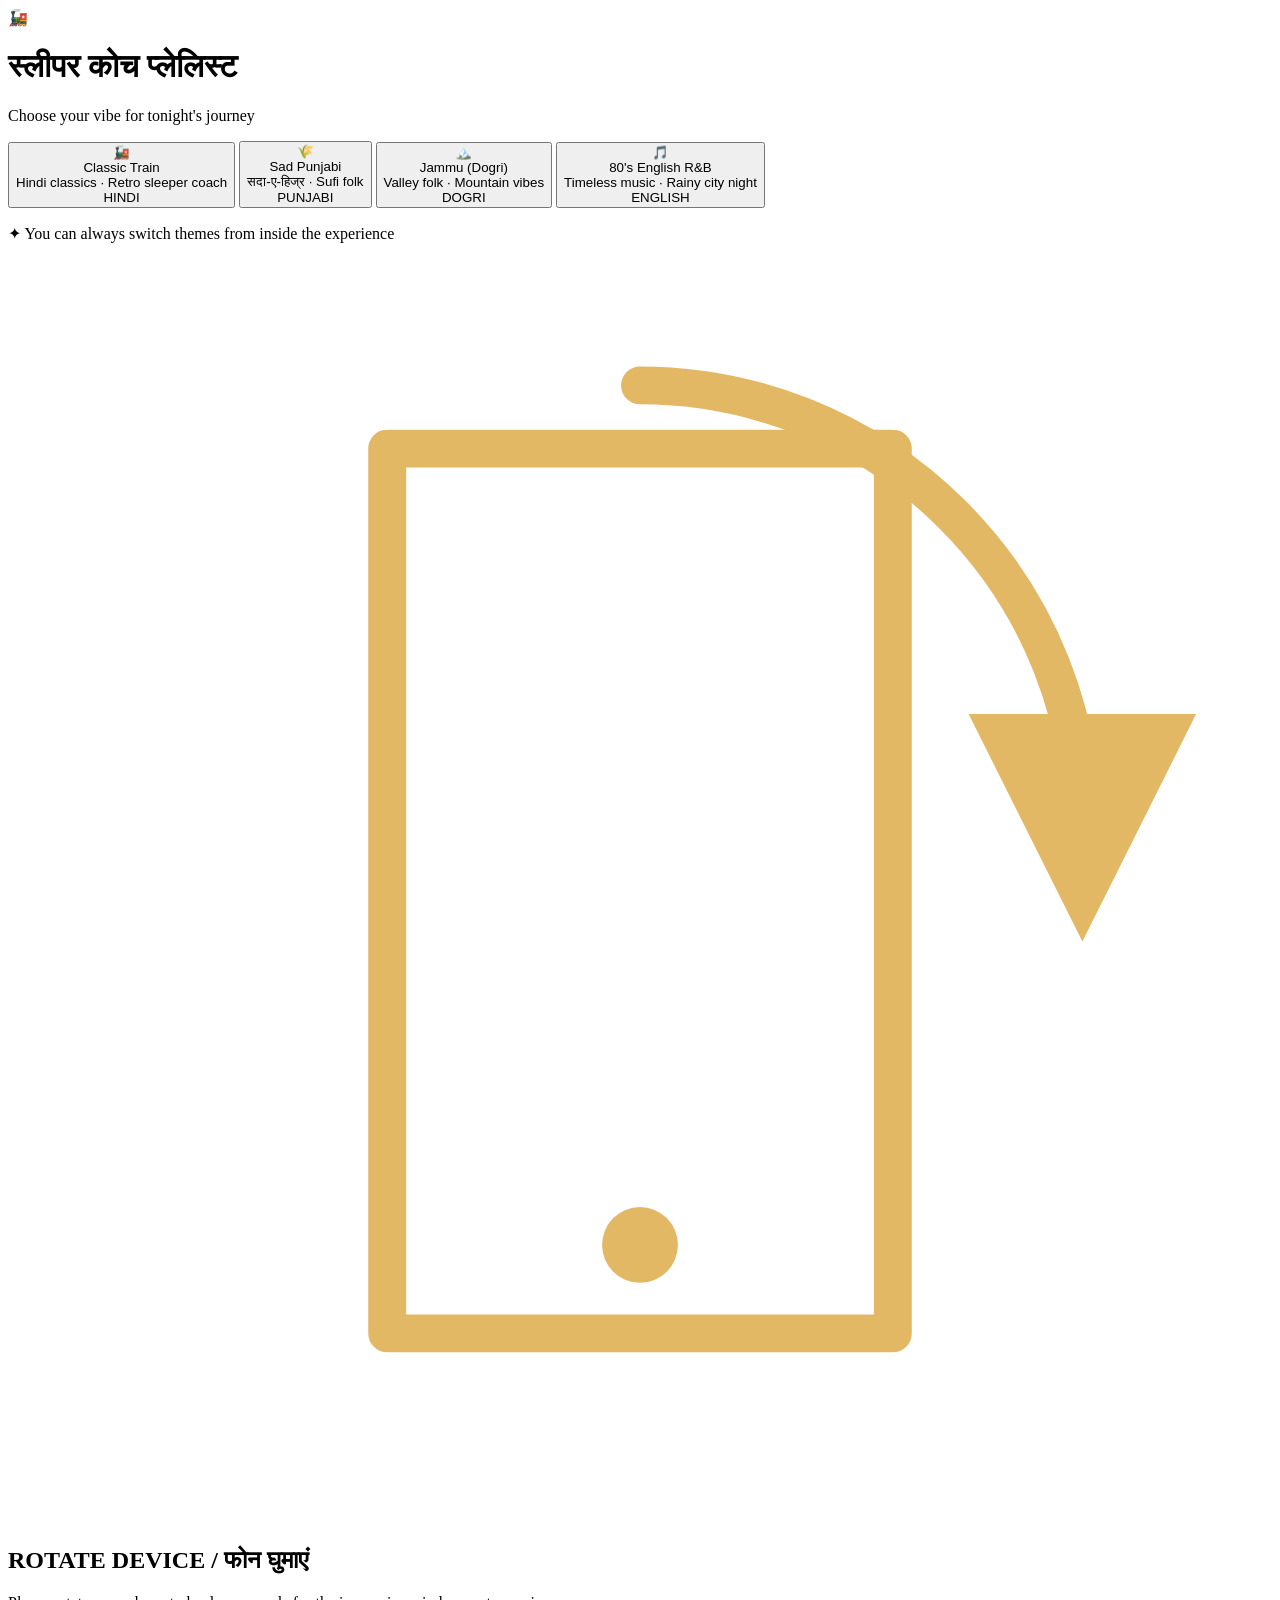
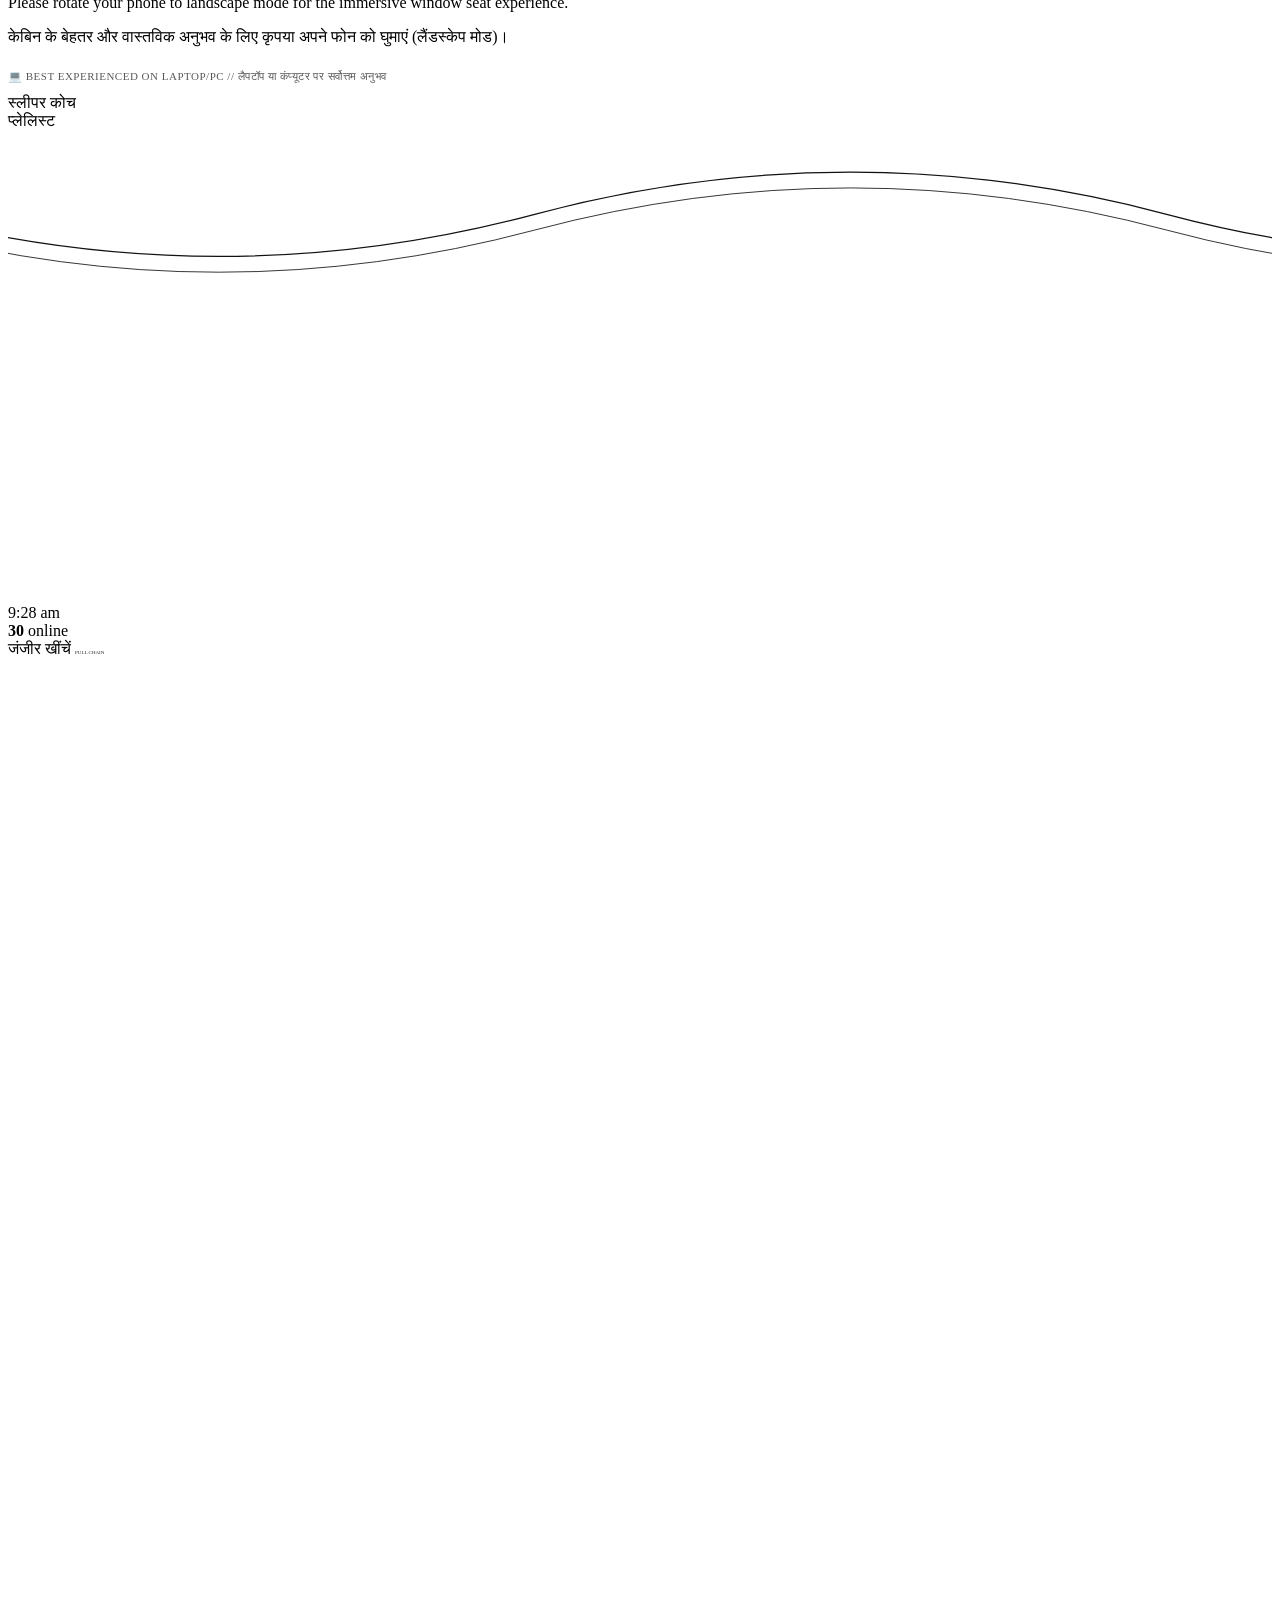
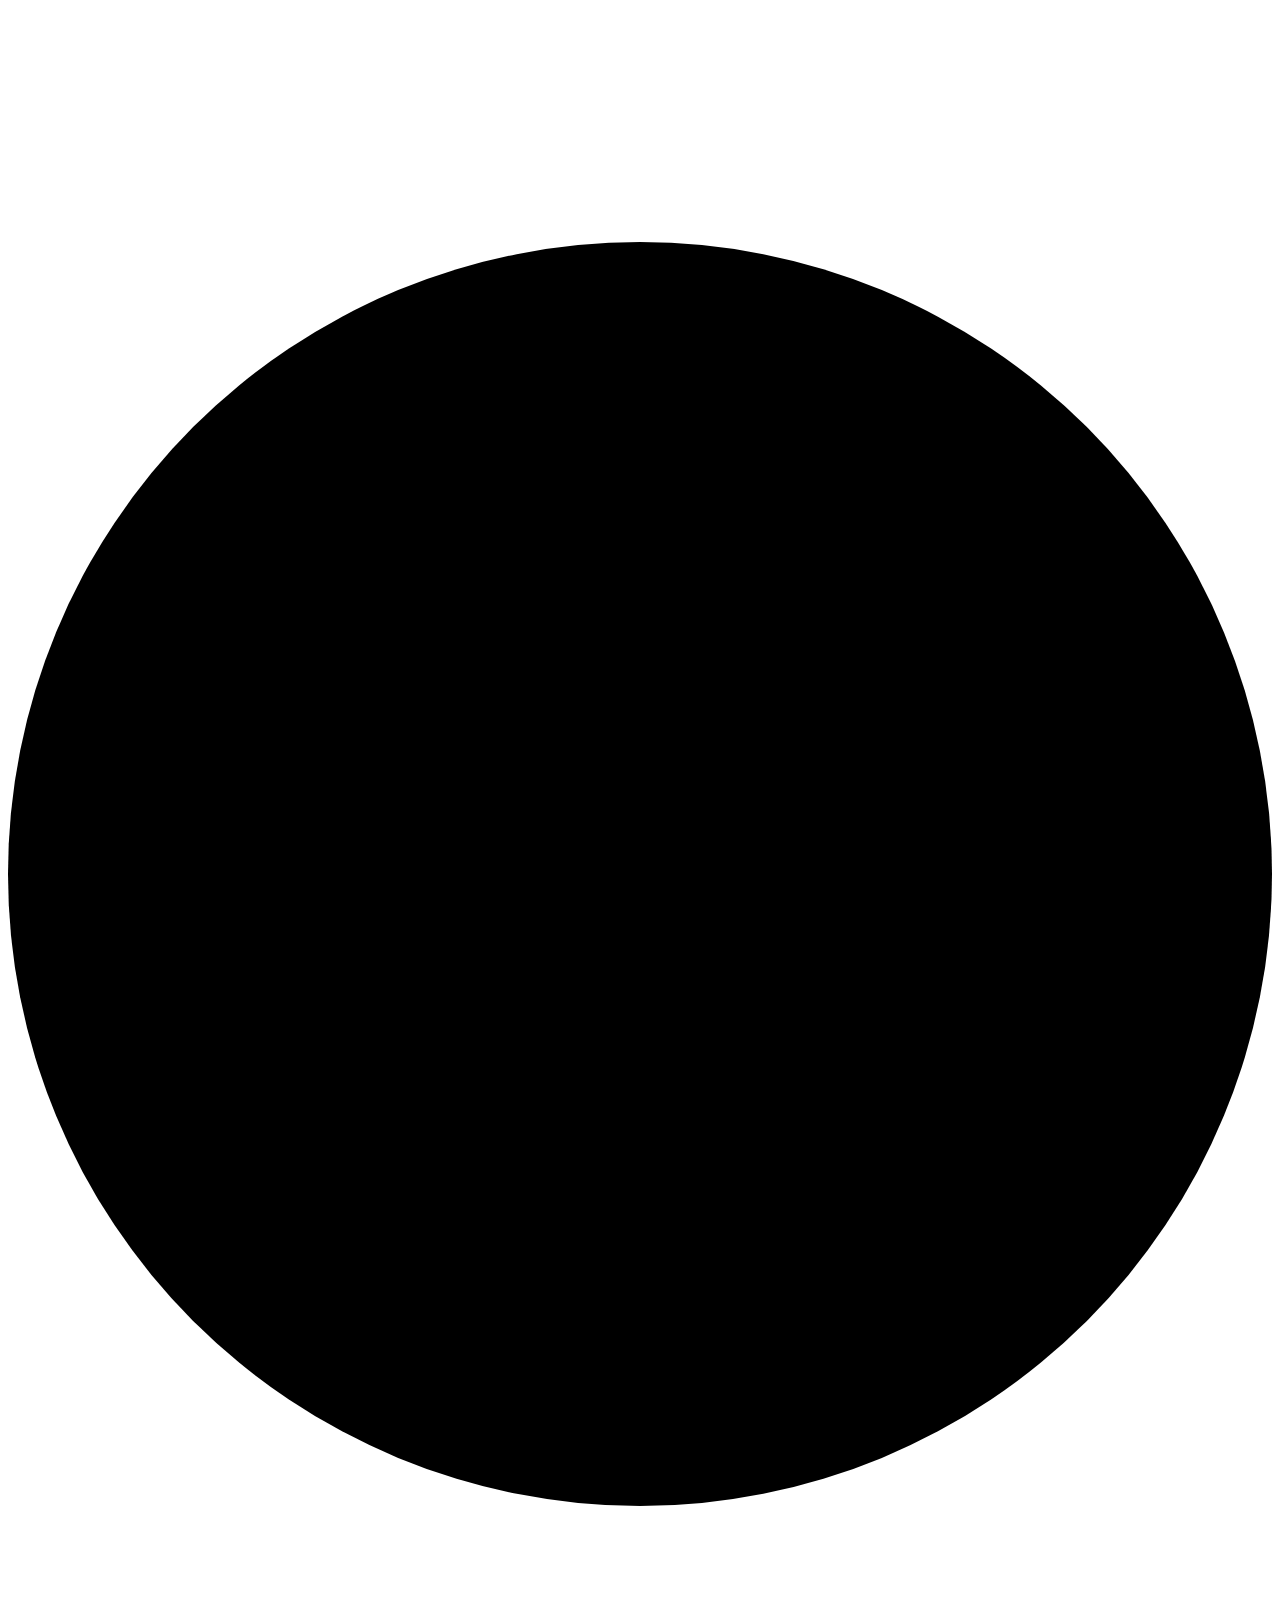
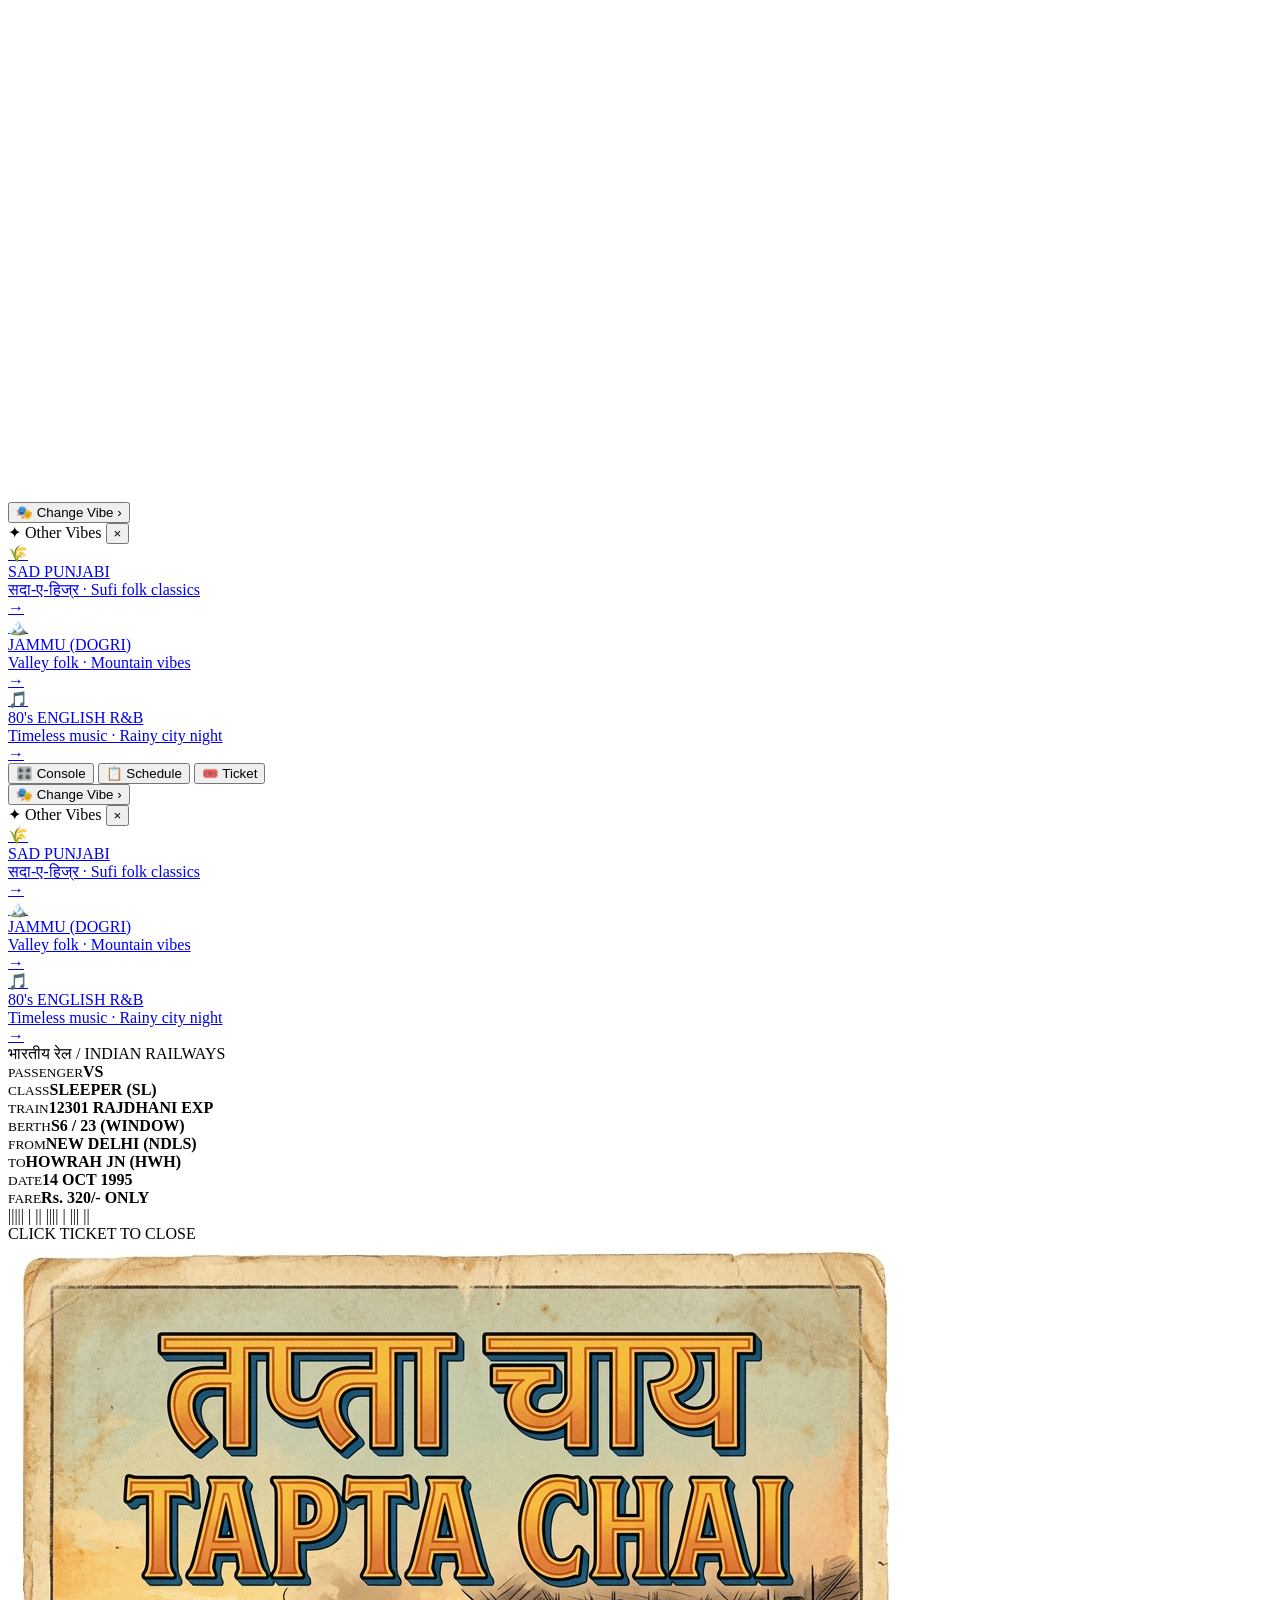
==== commit cf3a3d0e: "style: bypass browser cache by upgrading css link version to v3.0.2 across all pages" ====
--- a/releases/v3.0-mobile-interactive/index.html
+++ b/releases/v3.0-mobile-interactive/index.html
@@ -10,7 +10,7 @@
   <link rel="preconnect" href="https://fonts.googleapis.com">
   <link rel="preconnect" href="https://fonts.gstatic.com" crossorigin>
   <link href="https://fonts.googleapis.com/css2?family=Hind:wght@500;700&family=Outfit:wght@300;400;500;700;900&family=Rozha+One&family=VT323&display=swap" rel="stylesheet">
-  <link rel="stylesheet" href="/style.css?v=2.5">
+  <link rel="stylesheet" href="/style.css?v=3.0.2">
 </head>
 <body class="theme-day route-hindi">
 
